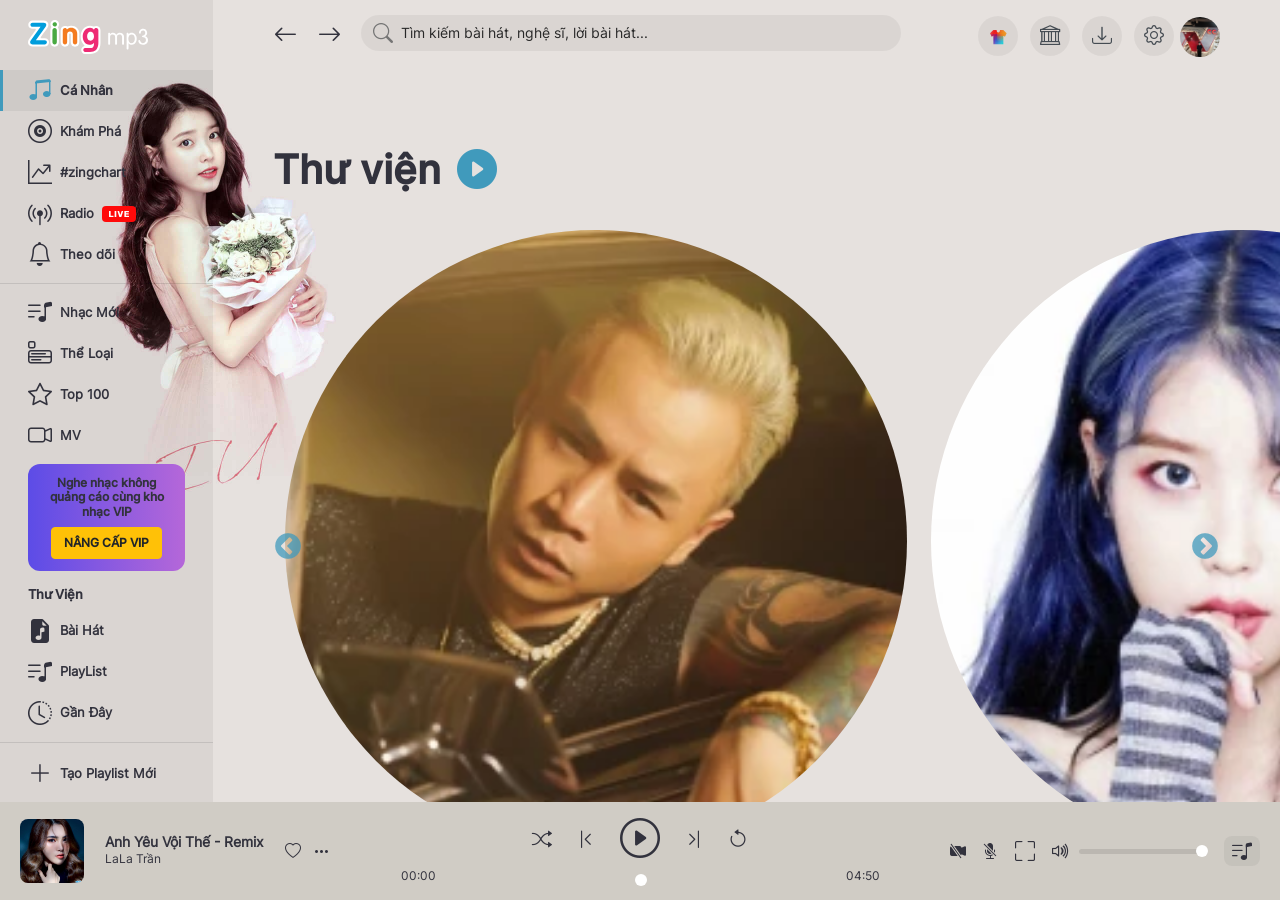
==== Views/index.html @ 7c0ec3ac "update Podcast & MV list" ====
<!DOCTYPE html>
<html lang="en" data-theme="gray" style="--layout-bg: #e7dfdd; --purple-primary: #409abc; --text-item-hover: #409abc;">

<head>
    <meta charset="UTF-8">
    <meta http-equiv="X-UA-Compatible" content="IE=edge">
    <meta name="viewport" content="width=device-width, initial-scale=1.0">
    <title>Nhạc cá nhân | Xem bài hát, album</title>
    <link rel="icon" href="../Content/image/Icon/icon_zing_mp3_60.png">
    <link rel="stylesheet" href="../Content/plugin/slick-master/slick/slick.css">
    <link rel="stylesheet" href="../Content/plugin/slick-master/slick/slick-theme.css">
    <link rel="stylesheet" href="https://cdn.jsdelivr.net/npm/bootstrap-icons@1.9.1/font/bootstrap-icons.css">
    <link rel="stylesheet" href="../Content/css/main.css">
    <link rel="stylesheet" href="../Content/plugin/bootstrap-4.6.1-dist/css/bootstrap.css">
    <link rel="stylesheet" href="../Content/css/common.css">
    <link rel="stylesheet" href="../Content/css/home.css">
    <link rel="stylesheet" href="../Content/css/responsive.css">
</head>

<body>
    <div class="wrapper">
        <div class="container-default row no-gutters">

            <!-- left side bar -->
            <div id="container__left" class="container__left col-lg-2 col-12 position-relative">
                <div class="">
                    <section class="padr28 padl28 hide-on-mobile">
                        <div class="logo">
                            <img src="../Content/image/Background/logo-dark.svg" alt="logoMp3" class="logo__img">
                        </div>
                    </section>
    
                    <section>
                        <ul class="ul-list mb8">
                            <li class="list-item tab-personal tap-sideBar d-flex align-items-center active padt8 padb8 padr28 padl28"
                                aria-current="true">
                                <i class="bi bi-music-note-beamed fz-24 lh-24"></i>
                                <h3 class="fz-13 ml8">Cá Nhân</h3>
                            </li>
                            <li
                                class="list-item tab-explore tap-sideBar d-flex align-items-center padt8 padb8 padr28 padl28">
                                <i class="bi bi-vinyl fz-24 lh-24"></i>
                                <h3 class="fz-13 ml8">Khám Phá</h3>
                            </li>
                            <li
                                class="list-item tab-ranking tap-sideBar d-flex align-items-center padt8 padb8 padr28 padl28">
                                <i class="bi bi-graph-up-arrow fz-24 lh-24"></i>
                                <h3 class="fz-13 ml8">#zingchart</h3>
                            </li>
                            <li class="list-item tap-radio tap-sideBar d-flex align-items-center padt8 padb8 padr28 padl28">
                                <i class="bi bi-broadcast-pin fz-24 lh-24"></i>
                                <h3 class="fz-13 ml8 mr8">Radio</h3>
                                <img src="../Content/image/Icon/live.svg" alt="" class="live-icon hide-on-mobile">
                            </li>
                            <li
                                class="list-item tap-follow tap-sideBar d-flex align-items-center padt8 padb8 padr28 padl28">
                                <i class="bi bi-bell fz-24 lh-24"></i>
                                <h3 class="fz-13 ml8">Theo dõi</h3>
                            </li>
                        </ul>
                    </section>
    
                    <section id="nav-sidebar-2" class="container__left-border hide-on-mobile">
                        <ul class="ul-list mb8 mt8">
                            <li class="list-item d-flex align-items-center padt8 padb8 padr28 padl28" aria-current="true">
                                <i class="bi bi-music-note-list fz-24 lh-24"></i>
                                <h3 class="fz-13 ml8">Nhạc Mới</h3>
                            </li>
                            <li class="list-item d-flex align-items-center padt8 padb8 padr28 padl28">
                                <i class="bi bi-menu-app fz-24 lh-24"></i>
                                <h3 class="fz-13 ml8">Thể Loại</h3>
                            </li>
                            <li class="list-item d-flex align-items-center padt8 padb8 padr28 padl28">
                                <i class="bi bi-star fz-24 lh-24"></i>
                                <h3 class="fz-13 ml8">Top 100</h3>
                            </li>
                            <li class="list-item d-flex align-items-center padt8 padb8 padr28 padl28">
                                <i class="bi bi-camera-video fz-24 lh-24"></i>
                                <h3 class="fz-13 ml8 mr8">MV</h3>
                            </li>
                            <li class="list-item d-flex align-items-center padt8 padb8 padr28 padl28">
                                <div class="up-vip bora-12 pad12 text-center">
                                    <h3 class="fz-12 fw-600 medium">Nghe nhạc không quảng cáo cùng kho nhạc VIP</h3>
                                    <button class="btn btn-warning fz-12 fw-600 medium mt8">NÂNG CẤP VIP</button>
                                </div>
                            </li>
                            <li class="list-item d-flex align-items-center padt8 padb8 padr28 padl28">
                                <h3 class="fz-13 fw-600 medium">Thư Viện</h3>
                            </li>
    
                            <li class="list-item d-flex align-items-center padt8 padb8 padr28 padl28">
                                <i class="bi bi-file-earmark-music-fill fz-24 lh-24"></i>
                                <h3 class="fz-13 ml8 mr8">Bài Hát</h3>
                            </li>
                            <li class="list-item d-flex align-items-center padt8 padb8 padr28 padl28">
                                <i class="bi bi-music-note-list fz-24 lh-24"></i>
                                <h3 class="fz-13 ml8 mr8">PlayList</h3>
                            </li>
                            <li id="sidebar-item-offsetTop"
                                class="list-item d-flex align-items-center padt8 padb8 padr28 padl28">
                                <i class="bi bi-clock-history fz-24 lh-24"></i>
                                <h3 class="fz-13 ml8 mr8">Gần Đây</h3>
                            </li>
                        </ul>
                    </section>
    
                    <section id="create-playlist" class="position-absolute hide-on-mobile">
                        <ul class="ul-list mb8 mt8">
                            <li class="list-item d-flex align-items-center padt8 padb8 padr28 padl28" aria-current="true">
                                <i class="bi bi-plus-lg fz-24 lh-24"></i>
                                <h3 class="fz-13 ml8">Tạo Playlist Mới</h3>
                            </li>
                        </ul>
                    </section>
                </div>
            </div>
            <!-- // end left side bar -->

            <!-- main content -->
            <div class="container__right col-lg-10">

                <div id="container__right-header" class="container__right-header padr60 padl60 pad-sm-l12 pad-sm-r12 position-fixed">
                    <section id="header__with-search" class="d-flex justify-content-between ">
                        <div class="header__search d-flex">
                            <i id="header__icon-prev" class="bi bi-arrow-left fz-24 header__search-icon mr20"></i>
                            <i id="header__icon-next" class="bi bi-arrow-right fz-24 header__search-icon mr20"></i>
                            <form id="form-search">
                                <div class="header__search-area d-flex align-items-center position-relative">
                                    <i id="search-icon"
                                        class="bi bi-search position-absolute fz-20 ml12 cursor-pointer"></i>
                                    <input id="search-keyword" name="" class="padl40 padr32 fz-14" value="" type="text"
                                        placeholder="Tìm kiếm bài hát, nghệ sĩ, lời bài hát...">
                                </div>
                            </form>
                        </div>
                        <ul class="header__list d-flex">
                            <li id="layout__container" class="header__list-item header__list-overlay padl16 padr16">
                                <svg class="" width="20" height="20" viewBox="0 0 20 20">
                                    <defs>
                                        <linearGradient id="j32lhg93hd" x1="62.206%" x2="18.689%" y1="70.45%"
                                            y2="39.245%">
                                            <stop offset="0%" stop-color="#F81212"></stop>
                                            <stop offset="100%" stop-color="red"></stop>
                                        </linearGradient>
                                        <linearGradient id="hjoavsus6g" x1="50%" x2="11.419%" y1="23.598%" y2="71.417%">
                                            <stop offset="0%" stop-color="#00F"></stop>
                                            <stop offset="100%" stop-color="#0031FF"></stop>
                                        </linearGradient>
                                        <linearGradient id="la1y5u3dvi" x1="65.655%" x2="25.873%" y1="18.825%"
                                            y2="56.944%">
                                            <stop offset="0%" stop-color="#FFA600"></stop>
                                            <stop offset="100%" stop-color="orange"></stop>
                                        </linearGradient>
                                        <linearGradient id="2dsmrlvdik" x1="24.964%" x2="63.407%" y1="8.849%"
                                            y2="55.625%">
                                            <stop offset="0%" stop-color="#13EFEC"></stop>
                                            <stop offset="100%" stop-color="#00E8DF"></stop>
                                        </linearGradient>
                                        <filter id="4a7imk8mze" width="230%" height="230%" x="-65%" y="-65%"
                                            filterUnits="objectBoundingBox">
                                            <feGaussianBlur in="SourceGraphic" stdDeviation="3.9"></feGaussianBlur>
                                        </filter>
                                        <filter id="301mo6jeah" width="312.7%" height="312.7%" x="-106.4%" y="-106.4%"
                                            filterUnits="objectBoundingBox">
                                            <feGaussianBlur in="SourceGraphic" stdDeviation="3.9"></feGaussianBlur>
                                        </filter>
                                        <filter id="b2zvzgq7fj" width="295%" height="295%" x="-97.5%" y="-97.5%"
                                            filterUnits="objectBoundingBox">
                                            <feGaussianBlur in="SourceGraphic" stdDeviation="3.9"></feGaussianBlur>
                                        </filter>
                                        <filter id="a1wq161tvl" width="256%" height="256%" x="-78%" y="-78%"
                                            filterUnits="objectBoundingBox">
                                            <feGaussianBlur in="SourceGraphic" stdDeviation="3.9"></feGaussianBlur>
                                        </filter>
                                        <path id="qtpqrj1oda"
                                            d="M3.333 14.167V5.833l-1.666.834L0 3.333 3.333 0h3.334c.04 1.57.548 2.4 1.524 2.492l.142.008C9.403 2.478 9.958 1.645 10 0h3.333l3.334 3.333L15 6.667l-1.667-.834v8.334h-10z">
                                        </path>
                                        <path id="jggzvnjgfc" d="M0 0H20V20H0z"></path>
                                        <path id="2eiwxjmc7m"
                                            d="M3.333 14.167V5.833l-1.666.834L0 3.333 3.333 0h3.334c.04 1.57.548 2.4 1.524 2.492l.142.008C9.403 2.478 9.958 1.645 10 0h3.333l3.334 3.333L15 6.667l-1.667-.834v8.334h-10z">
                                        </path>
                                    </defs>
                                    <g fill="none" fill-rule="evenodd" transform="translate(2 3)">
                                        <mask id="tinejqaasb" fill="#fff">
                                            <use xlink:href="#qtpqrj1oda"></use>
                                        </mask>
                                        <use fill="#FFF" fill-opacity="0" xlink:href="#qtpqrj1oda"></use>
                                        <g mask="url(#tinejqaasb)">
                                            <g transform="translate(-2 -3)">
                                                <mask id="uf3ckvfvpf" fill="#fff">
                                                    <use xlink:href="#jggzvnjgfc"></use>
                                                </mask>
                                                <use fill="#D8D8D8" xlink:href="#jggzvnjgfc"></use>
                                                <circle cx="8.9" cy="6.8" r="9" fill="url(#j32lhg93hd)"
                                                    filter="url(#4a7imk8mze)" mask="url(#uf3ckvfvpf)"></circle>
                                                <circle cx="9.3" cy="13.7" r="5.5" fill="url(#hjoavsus6g)"
                                                    filter="url(#301mo6jeah)" mask="url(#uf3ckvfvpf)"></circle>
                                                <circle cx="15.9" cy="6.9" r="6" fill="url(#la1y5u3dvi)"
                                                    filter="url(#b2zvzgq7fj)" mask="url(#uf3ckvfvpf)"></circle>
                                                <circle cx="16.4" cy="17.7" r="7.5" fill="url(#2dsmrlvdik)"
                                                    filter="url(#a1wq161tvl)" mask="url(#uf3ckvfvpf)">

                                                </circle>
                                            </g>
                                        </g>
                                        <use fill="#FFF" fill-opacity="0.05" xlink:href="#2eiwxjmc7m"></use>
                                    </g>
                                </svg>
                            </li>
                            <li class="header__list-item header__list-overlay padl16 padr16">
                                <i class="bi bi-bank fz-20"></i>
                            </li>
                            <li class="header__list-item header__list-overlay padl16 padr16">
                                <i class="bi bi-download fz-20"></i>
                            </li>
                            <li class="header__list-item header__list-overlay padl16 padr16">
                                <i class="bi bi-gear fz-20"></i>
                            </li>
                            <li class="header__list-item">
                                <img width="40" height="40" src="../Content/image/Avartar/Avatar.jpg" alt=""
                                    class="header__avatar">
                            </li>
                        </ul>

                    </section>
                </div>

                <div id="container__right">
                    <!-- personal -->
                    <div class="container__right-content container__right-personal active padr60 padl60 pad-sm-l12 pad-sm-r12">
                        <div class="container__right-body">

                            <!-- library -->
                            <div id="library" class="library padt60">
                                <div class="library__heading d-flex align-items-center">
                                    <h3 class="library__heading-title fz-40 fw-600 medium">Thư viện</h3>
                                    <i
                                        class="bi bi-play-circle-fill library__heading-runPlaylist fz-40 ml16 cursor-pointer position-relative"></i>
                                </div>

                                <div id="artist" class="artist">
                                    <!-- artist render -->
                                    <div id="render-artist" class="row no-gutters">
                                    </div>
                                    <!-- // end artist render -->
                                </div>

                                <!-- playlist render -->
                                <div id="playlist" class="mt32">
                                    <div class="playlist__title mb16">
                                        <div class="d-flex align-items-center">
                                            <h3 class="playlist__title fz-20 fw-600">
                                                PLAYLIST
                                            </h3>
                                            <i
                                                class="bi bi-plus-circle-fill playlist__add fz-18 ml8 cursor-pointer"></i>
                                        </div>
                                    </div>
                                    <div id="render-playlist" class="position-relative">

                                    </div>
                                </div>
                                <!-- // end playlist render -->
                            </div>
                            <!-- // end library -->

                            <!-- Nav -->
                            <ul class="nav nav-tabs mt32" id="myTab" role="tablist">
                                <li class="nav-item active" role="presentation">
                                    <button class="nav-link nav-link-border-bottom active fz-14" id="music-tab"
                                        data-toggle="tab" data-target="#music" type="button" role="tab"
                                        aria-controls="music" aria-selected="true">BÀI HÁT</button>
                                </li>
                                <li class="nav-item" role="presentation">
                                    <button class="nav-link nav-link-border-bottom fz-14" id="podcast-tab"
                                        data-toggle="tab" data-target="#podcast" type="button" role="tab"
                                        aria-controls="podcast" aria-selected="false">PODCAST</button>
                                </li>
                                <li class="nav-item" role="presentation">
                                    <button class="nav-link nav-link-border-bottom fz-14" id="album-tab"
                                        data-toggle="tab" data-target="#album" type="button" role="tab"
                                        aria-controls="album" aria-selected="false">ALBUM</button>
                                </li>
                                <li class="nav-item" role="presentation">
                                    <button class="nav-link nav-link-border-bottom fz-14" id="mv-tab" data-toggle="tab"
                                        data-target="#mv" type="button" role="tab" aria-controls="mv"
                                        aria-selected="false">MV</button>
                                </li>
                            </ul>

                            <div class="tab-content mb20 mt24" id="myTabContent">
                                <div class="tab-pane fade show active" id="music" role="tabpanel"
                                    aria-labelledby="music-tab">

                                    <div class="row no-gutters list-desc padt12 padb12 mt20">
                                        <div class="col-lg-6 col-sm-6">
                                            <div class="row">
                                                <div class="col-lg-1 col-sm-1">

                                                </div>
                                                <div class="col-lg-11 col-sm-11">
                                                    <h3 class="fz-12 fw-600 fz-sm-10">BÀI HÁT</h3>
                                                </div>
                                            </div>

                                        </div>
                                        <div class="col-lg-6 col-sm-6">
                                            <div class="row">
                                                <div class="col-lg-9 col-sm-9">
                                                    <h3 class="fz-12 fw-600 fz-sm-10">ALBUM</h3>
                                                </div>
                                                <div class="col-lg-3 col-sm-3">
                                                    <h3 class="fz-12 text-center fw-600 fz-sm-10">THỜI GIAN</h3>
                                                </div>
                                            </div>
                                        </div>
                                    </div>

                                    <!-- render Playlist -->
                                    <div id="my-playlist">

                                    </div>
                                    <!-- // end My Playlist -->
                                </div>
                                <div class="tab-pane fade mt32" id="podcast" role="tabpanel" aria-labelledby="podcast-tab">
                                    <ul class="nav nav-tabs" id="podcast-nav-tap" role="tablist">
                                        <li class="nav-item" role="presentation">
                                          <button class="nav-link active podcast__link" id="home-tab" data-toggle="tab" data-target="#home" type="button" role="tab" aria-controls="home" aria-selected="true">TẬP MỚI</button>
                                        </li>
                                        <li class="nav-item" role="presentation">
                                          <button class="nav-link podcast__link" id="profile-tab" data-toggle="tab" data-target="#profile" type="button" role="tab" aria-controls="profile" aria-selected="false">TỆP ĐÃ LƯU</button>
                                        </li>
                                        <li class="nav-item" role="presentation">
                                          <button class="nav-link podcast__link" id="contact-tab" data-toggle="tab" data-target="#contact" type="button" role="tab" aria-controls="contact" aria-selected="false">CHƯƠNG TRÌNH</button>
                                        </li>
                                      </ul>
                                      <div class="tab-content" id="myTabContent">
                                        <div class="tab-pane fade show active" id="home" role="tabpanel" aria-labelledby="home-tab">
                                            <div class="podcast-item podcast__empty active">
                                                <div class="text-center ">
                                                    <img src="../Content/image/Icon/empty.png" alt="" class="podcast__item-img">
                                                    <h3 class="podcast__empty-title fz-16">
                                                        Không có tệp mới
                                                    </h3>
                                                </div>
                                            </div>
                                            <!-- in case have existing item -->
                                            <div class="podcast-item">

                                            </div>
                                        </div>
                                        <div class="tab-pane fade" id="profile" role="tabpanel" aria-labelledby="profile-tab">
                                            <div class="podcast-item podcast__empty active">
                                                <div class="text-center ">
                                                    <img src="../Content/image/Icon/empty.png" alt="" class="podcast__item-img">
                                                    <h3 class="podcast__empty-title fz-16">
                                                        Không có tệp mới
                                                    </h3>
                                                </div>
                                            </div>
                                            <!-- in case have existing item -->
                                            <div class="podcast-item">

                                            </div>
                                        </div>
                                        <div class="tab-pane fade" id="contact" role="tabpanel" aria-labelledby="contact-tab">
                                            <div class="podcast-item podcast__empty active">
                                                <div class="text-center ">
                                                    <img src="../Content/image/Icon/empty.png" alt="" class="podcast__item-img">
                                                    <h3 class="podcast__empty-title fz-16">
                                                        Không có tệp mới
                                                    </h3>
                                                </div>
                                            </div>
                                            <!-- in case have existing item -->
                                            <div class="podcast-item">
                                            </div>
                                        </div>
                                      </div>
                                </div>
                                <div class="tab-pane fade" id="album" role="tabpanel" aria-labelledby="album-tab">...
                                </div>
                                <div class="tab-pane fade" id="mv" role="tabpanel" aria-labelledby="mv-tab">
                                    <!-- render MV -->
                                    <div id="render__personal-MV" class="row">
                                        <div class="MV__item col-lg-4">
                                            <div class="MV__item-image position-relative">
                                                <img src="../Content/image/MV/howyoulikethat.webp" alt="">
                                                <div class="MV__item-overlay position-absolute">
                                                    <div class="MV-item-play">
                                                        
                                                    </div>
                                                </div>
                                            </div>
                                            <div class="MV__item-desc">
                                                <div class="d-lg-flex align-items-center">
                                                    <div class="MV__item-avartar">
                                                        <img src="../Content/image/Artist/MV/blackpink.jpg" alt="">
                                                    </div>
                                                    <div class="MV__item-content">
                                                        <h3 class="MV__item-title">How you liek that</h3>
                                                        <p class="MV__item-author">Blackpink</p>
                                                    </div>
                                                </div>
                                            </div>
                                        </div>
                                    </div>
                                    <!-- // end render MV -->
                                </div>
                            </div>
                            <!-- // end Nav -->
                        </div>
                    </div>
                    <!-- // end personal -->

                    <!-- playlist track -->
                    <div class="container__right-content container__right-track padr60 padl60 pad-sm-r12 pad-sm-l12">

                        <div class="row mt72 padt20 ">
                            <div class="col-lg-4">
                                <div class="track__cd position-relative">
                                    <img id="track-cdThumb" src="../Content/image/Avartar/Avatar.jpg" alt="">
                                    <div class="playlist__div playlist__div-icon position-absolute ">
                                        <div class="playlist__div-actions d-flex align-items-center position-absolute">
                                            <i class="bi bi-heart fz-20 cursor-pointer"></i>
                                            <div class="playlist__div-rounded text-center">
                                                <img with="18" height="18" class="mt16 d-none" src="../Content/image/Icon/icon-playing.gif" alt="">
                                                <i id="track__cd-playBtn" class="bi bi-play-fill fz-36"></i>
                                            </div>
                                            <i class="bi bi-three-dots fz-20"></i>                                                   
                                        </div>
                                    </div>
                                    <div class="track__cd-playing position-absolute">
                                        <img id="track__cd-pauseBtn" src="../Content/image/Icon/icon-playing.gif" class="track__cd-isRounded position-absolute" alt="">
                                    </div>
                                </div>
                                <div class="track__name d-flex flex-column">
                                    <h3 class="fz-20">Nhạc Cá Nhân</h3>
                                    <p class="track__update">Cập nhật: 07/08/2022</p>
                                    <p class="track__like">1204K người yêu thích</p>
                                </div>
                                <div class="track__controls d-flex flex-column mt20">
                                    <button id="track__controls-play" class="d-flex align-items-center justify-content-center">
                                        <i class="bi bi-play-fill track__controls-play"></i>
                                        <i class="bi bi-pause-fill track__controls-pause d-none"></i>
                                        <h3 id="track__controls-desc">TIẾP TỤC PHÁT</h3>
                                    </button>
                                    <div class="track__controls-actions d-flex align-items-center justify-content-center">
                                        <i class="bi bi-heart fz-16 cursor-pointer position-relative"></i>
                                        <i class="bi bi-three-dots fz-16 ml8 cursor-pointer position-relative"></i>
                                    </div>
                                </div>
                            </div>
                            <div id="track__playlist" class="col-lg-8">
                                <div class="tab-content mb20" id="myTabContent">
                                    <div class="tab-pane fade show active" id="" role=""
                                        aria-labelledby="music-tab">

                                        <div class="row no-gutters list-desc padt12 padb12 mt20">
                                            <div class="col-lg-6 col-sm-6">
                                                <div class="row">
                                                    <div class="col-lg-1 col-sm-1">

                                                    </div>
                                                    <div class="col-lg-11 col-sm-11">
                                                        <h3 class="fz-12 fw-600">BÀI HÁT</h3>
                                                    </div>
                                                </div>

                                            </div>
                                            <div class="col-lg-6 col-sm-6">
                                                <div class="row">
                                                    <div class="col-lg-8 col-sm-8">
                                                        <h3 class="fz-12 fw-600">ALBUM</h3>
                                                    </div>
                                                    <div class="col-lg-4 col-sm-4">
                                                        <h3 class="fz-12 text-center fw-600">THỜI GIAN</h3>
                                                    </div>
                                                </div>
                                            </div>
                                        </div>

                                        <!-- render track playlist -->
                                        <div id="render-track">

                                        </div>
                                        <!-- // end render track playlist -->
                                    </div>
                                </div>
                            </div>
                        </div>

                        <!-- maybe you care playlist -->
                        <div id="carePlaylist" class="row position-relative">
                            
                        </div>
                        <!-- // maybe you care playlist -->
                    </div>
                    <!-- // end playlist track -->
                </div>

            </div>
            <!-- // end main content -->

            <!-- music player -->
            <div class="container__player position-fixed">
                <div class="row no-gutters padl20 padr20 padt12 padb12 pad-sm-r12 pad-sm-l12 pad-sm-t4 pad-sm-b4">
                    <div class="player__desc col-lg-3 col-sm-8 d-flex justify-content-sm-start justify-content-between align-items-center">
                        <div class="player__desc-img cursor-pointer">
                            <img id="player__img" src="" alt="">
                        </div>
                        <div class="player__desc-name m-sm-12">
                            <h3 id="name" class="fz-14"></h3>
                            <p id="author" class="fz-12"></p>
                        </div>
                        <div class="player__desc-icon d-sm-none">
                            <i class="bi bi-heart fz-16 cursor-pointer"></i>
                            <i class="bi bi-three-dots fz-16 ml8 cursor-pointer"></i>
                        </div>
                    </div>
                    <div class="col-lg-6 col-sm-4">
                        <div class="player__control">
                            <div class="player__control-buttons d-flex align-items-center justify-content-center">
                                <i id="random-song" class="bi bi-shuffle fz-20 pad4 ml8 mr8 cursor-pointer d-sm-none"></i>
                                <i id="prev-song" class="bi bi-chevron-bar-left d-sm-none fz-20 pad4 ml8 mr8 cursor-pointer"></i>
                                <div id="play-btn">
                                    <i id="play-btn__play"
                                        class="bi bi-play-circle fz-40 pad4 ml8 mr8 cursor-pointer"></i>
                                    <i id="play-btn__pause"
                                        class="bi bi-pause-circle fz-40 pad4 ml8 mr8 cursor-pointer d-none"></i>
                                </div>
                                <i id="next-song" class="bi bi-chevron-bar-right fz-20 pad4 ml8 mr8 cursor-pointer"></i>
                                <i id="repeat-song"
                                    class="bi bi-arrow-counterclockwise fz-20 pad4 ml8 mr8 cursor-pointer d-sm-none"></i>
                            </div>
                            <div class="player__control-progress d-sm-none d-flex align-items-center justify-content-center">
                                <div class="time-start mr12">
                                    <p class="fz-12"></p>
                                </div>
                                <div id="progress" class="lh-24">
                                    <input type="range" id="range" value="0" max="100" min="0" step="1">
                                    <audio id="audio" src=""></audio>
                                </div>
                                <div class="time-end ml12">
                                    <p class="fz-12"></p>
                                </div>
                            </div>
                        </div>
                    </div>
                    <div class="col-lg-3 d-sm-none">
                        <div class="d-flex align-items-center player__service justify-content-between">
                            <i class="bi bi-camera-video-off-fill cursor-pointer fz-16"></i>
                            <i class="bi bi-mic-mute-fill cursor-pointer fz-16"></i>
                            <i class="bi bi-fullscreen cursor-pointer fz-20"></i>
                            <div class="d-flex align-items-center">
                                <i id="volume-on" class="bi volume-btn bi-volume-up cursor-pointer fz-20"></i>
                                <i id="volume-mute"
                                    class="bi volume-btn bi-volume-mute cursor-pointer fz-20 d-none"></i>
                                <input id="volumn" type="range" value="100" max="100" min="0" step="1"
                                    class=" ml8 cursor-pointer">
                            </div>
                            <button id="playlist-running">
                                <i class="bi bi-music-note-list cursor-pointer fz-20"></i>
                            </button>
                        </div>
                    </div>
                </div>
            </div>
            <!-- // end music player -->

            <!-- layout container modal -->
            <div class="modal modal-layout__container">
                <div class="modal__overlay">

                </div>
                <div class="modal__body">
                    <div class="layout pad28">
                        <div class="layout__title d-flex justify-content-between align-items-center">
                            <h3 class="fw-600 fz-24">Giao Diện
                            </h3>

                            <i id="layout__exit" class="bi bi-x-lg"></i>
                        </div>
                        <div class="layout__content mt20">
                            <!-- dynamic -->
                            <h3 class="fz-18 fw-600 mb12">Dynamic</h3>
                            <div class="layout__content-dynamic row mb16">

                            </div>
                            <!-- // end dynamic -->
                            <!-- topic -->
                            <h3 class="fz-18 fw-600 mb12">Chủ Đề</h3>
                            <div class="layout__content-topic row mb12">

                            </div>
                            <!-- // end topic -->
                            <!-- artist -->
                            <h3 class="fz-18 fw-600 mb12">Nghệ Sĩ</h3>
                            <div class="layout__content-artist row mb12">

                            </div>
                            <!-- // end artist -->
                            <!-- dark color -->
                            <h3 class="fz-18 fw-600 mb12">Màu Tối</h3>
                            <div class="layout__content-dark row mb12">

                            </div>
                            <!-- // end dark color -->
                            <!-- dark color -->
                            <h3 class="fz-18 fw-600 mb12">Màu Sáng</h3>
                            <div class="layout__content-bright row mb12">

                            </div>
                            <!-- // end dark color -->
                        </div>
                    </div>
                </div>
            </div>
            <!-- // end layout container modal -->
        </div>
    </div>
    <script>
        String.prototype.toMMSS = function () {
            var sec_num = parseInt(this, 10);
            var minutes = Math.floor(sec_num / 60);
            var seconds = sec_num - (minutes * 60);

            if (minutes < 10) { minutes = "0" + minutes; }
            if (seconds < 10) { seconds = "0" + seconds; }
            return minutes + ':' + seconds;
        }
    </script>
    <script src="../Content/plugin/jquery/jquery.js"></script>
    <script src="../Content/plugin/bootstrap-4.6.1-dist/js/bootstrap.min.js"></script>
    <script src="../Content/plugin/slick-master/slick/slick.js"></script>
    <script src="../Content/js/common/common.js"></script>
    <script src="../Content/js/common-pages/home.js"></script>
</body>

</html>
---- Content/css/main.css ----
/* --------- HiepDH --------- */
:root, [data-theme=green-light], [data-theme=light], [data-theme=pink-light], [data-theme=yellow] {
    --background-tooltip: #e8e8e8;
    --white: #fff;
    --black: #32323d;
    --yellow: #f8e71c;
    --blue: #4a90e2;
    --green: #50e3c2;
    --red: #e35050;
    --gray: #dbdbdb;
    --dark-alpha-10: rgba(0,0,0,0.1);
    --dark-alpha-50: rgba(0,0,0,0.5);
    --dark-alpha-70: rgba(0,0,0,0.7);
    --dark-alpha-80: rgba(0,0,0,0.8);
    --hover-tooltip-opacity: hsla(0,0%,100%,0.3);
    --primary-bg: #fff;
    --layout-bg: #fff;
    --sidebar-bg: rgba(0,0,0,0.05);
    --sidebar-popup-bg: #f2f2f2;
    --alpha-bg: rgba(0,0,0,0.05);
    --contrast-bg: rgba(20,20,20,0.4);
    --contrast-bg-1: rgba(20,20,20,0.4);
    --contrast-color: rgba(254,255,255,0.8);
    --banner-home-dot: #d8d8d8;
    --loading-bg: rgba(0,0,0,0.05);
    --loading-bg-animation: #f5f5f5;
    --scroll-thumb-bg: rgba(0,0,0,0.1);
    --no-content-bg: #f9f9f9;
    --box-item-bg: #fff;
    --artist-layout-bg: hsla(0,0%,100%,0.8);
    --alpha-layout-bg: rgba(12,3,3,0.8);
    --tab-active-bg: #fff;
    --queue-player-popup-bg: #fff;
    --progressbar-active-bg: var(--purple-primary);
    --progressbar-player-bg: rgba(0,0,0,0.1);
    --kara-lyrics-bg: #9882bd;
    --kara-btn-bg: hsla(0,0%,100%,0.1);
    --theme-setting-active: rgba(0,0,0,0.15);
    --player-bg: #fff;
    --select-bg: rgba(0,0,0,0.15);
    --text-primary: #32323d;
    --text-secondary: rgba(0,0,0,0.6);
    --purple-primary: #6b3483;
    --text-item-hover: #6b3483;
    --link-text-hover: #9c32ca;
    --player-text: #32323d;
    --search-text: #282828;
    --text-placeholder: #757575;
    --setting-icon-text: #495057;
    --navigation-text: #32323d;
    --sidebar-title: rgba(0,0,0,0.7);
    --song-item-action: rgba(50,50,61,0.5);
    --border-primary: rgba(0,0,0,0.1);
    --border-secondary: rgba(0,0,0,0.05);
    --border-box: rgba(0,0,0,0.2);
    --spotlight-item: #f1f1f1;
    --queue-border: rgba(0,0,0,0.1);
    --border-player: rgba(0,0,0,0.05);
    --thumbnail-player: hsla(0,0%,100%,0.8);
    --main-box-shadow: hsla(0,0%,81.2%,0.4);
    --new-release-box-shadow: hsla(0,0%,81.2%,0.4);
    --sticky-header-box-shadow: rgba(0,0,0,0.08);
    --notify-box-shadow: rgba(0,0,0,0.2);
    --portal-menu-box-shadow: rgba(0,0,0,0.3);
    --main-text-stroke: #6b3483;
    --box-shadow-queue: 0 1px 0 rgba(0,0,0,0.3),0 1px 6px rgba(0,0,0,0.3),inset 0 1px 1px hsla(0,0%,100%,0.3);
    --chart-bg-img-alpha: hsla(0,0%,100%,0.9);
    --chart-box-bg-alpha: hsla(0,0%,100%,0.5);
    --chart-logo-color: #000;
    --chart-icon-play-color: #fff;
    --linear-gradient-bg: linear-gradient(180deg,#740091,#2d1a4c);
}

[data-theme=blue-light], 
[data-theme=blue], 
[data-theme=brown], 
[data-theme=dark], 
[data-theme=green], 
[data-theme=pink], 
[data-theme=purple], 
[data-theme=red] {
    --primary-bg: #282828;
    --layout-bg: #1e1e1e;
    --sidebar-bg: hsla(0,0%,100%,0.05);
    --sidebar-popup-bg: #292929;
    --alpha-bg: hsla(0,0%,100%,0.1);
    --contrast-bg: rgba(254,255,255,0.4);
    --contrast-bg-1: #feffff;
    --contrast-color: rgba(20,20,20,0.8);
    --banner-home-dot: #d8d8d8;
    --loading-bg: hsla(0,0%,100%,0.1);
    --loading-bg-animation: hsla(0,0%,100%,0.1);
    --scroll-thumb-bg: hsla(0,0%,100%,0.3);
    --no-content-bg: hsla(0,0%,100%,0.1);
    --box-item-bg: hsla(0,0%,100%,0.1);
    --alpha-layout-bg: rgba(12,3,3,0.8);
    --artist-layout-bg: var(--alpha-layout-bg);
    --tab-active-bg: hsla(0,0%,100%,0.3);
    --queue-player-popup-bg: #2d2f32;
    --kara-lyrics-bg: #1e1e1e;
    --kara-btn-bg: hsla(0,0%,100%,0.1);
    --theme-setting-active: hsla(0,0%,100%,0.15);
    --player-bg: rgba(0,0,0,0.2);
    --progressbar-player-bg: hsla(0,0%,100%,0.3);
    --progressbar-active-bg: #fff;
    --select-bg: hsla(0,0%,100%,0.15);
    --text-primary: #fff;
    --text-secondary: hsla(0,0%,100%,0.5);
    --purple-primary: #7200a1;
    --link-text-hover: #c662ef;
    --text-item-hover: #fff;
    --player-text: #fff;
    --search-text: #eee;
    --text-placeholder: #757575;
    --setting-icon-text: #d8d8d8;
    --navigation-text: #a0a0a0;
    --sidebar-title: hsla(0,0%,100%,0.7);
    --song-item-action: hsla(0,0%,100%,0.5);
    --border-primary: hsla(0,0%,100%,0.1);
    --border-secondary: hsla(0,0%,100%,0.05);
    --border-box: hsla(0,0%,100%,0.2);
    --spotlight-item: #130223;
    --queue-border: transparent;
    --border-player: hsla(0,0%,100%,0.1);
    --main-box-shadow: rgba(66,66,66,0.4);
    --new-release-box-shadow: none;
    --sticky-header-box-shadow: rgba(0,0,0,0.2);
    --notify-box-shadow: rgba(0,0,0,0.6);
    --portal-menu-box-shadow: rgba(0,0,0,0.7);
    --main-text-stroke: #fff;
    --box-shadow-queue: 0 1px 0 rgba(0,0,0,0.3),0 1px 6px rgba(0,0,0,0.3),inset 0 1px 1px rgba(25,255,255,0.05);
    --chart-bg-img-alpha: rgba(30,30,30,0.9);
    --chart-box-bg-alpha: hsla(0,0%,100%,0.05);
    --chart-logo-color: #fff;
    --chart-icon-play-color: var(--purple-primary);
}

[data-theme=blue-light], [data-theme=blue], [data-theme=brown], [data-theme=green], [data-theme=pink], [data-theme=purple], [data-theme=red] {
    --text-placeholder: #dadada;
    --navigation-text: #dadada;
    --sticky-header-box-shadow: rgba(0,0,0,0.1);
    --portal-menu-box-shadow: rgba(0,0,0,0.2);
}

[data-theme=light] {
    --thumbnail-player: rgba(0,0,0,0.2);
}

[data-theme=gray] {
    --primary-bg: #fffffe;
    --layout-bg: #e5e3df;
    --queue-player-popup-bg: #e5e3df;
    --blur-queue-bg: rgba(229,227,223,0.9019607843137255);
    --tab-active-bg: hsla(0,0%,100%,0.3);
    --box-item-bg: hsla(0,0%,100%,0.3);
    --player-bg: #d0ccc5;
    --artist-layout-bg: rgba(229,227,223,0.8);
    --text-secondary: #696969;
    --purple-primary: #8c8471;
    --text-item-hover: #8c8471;
    --link-text-hover: #8c8471;
    --chart-bg-img-alpha: rgb(229 227 223/90%);
}

[data-theme=blue-light], [data-theme=blue] {
    --purple-primary: #3460f5;
    --link-text-hover: #6e8ffb;
    --chart-box-bg-alpha: hsla(0,0%,100%,0.05);
}


[data-theme=blue] {
    --primary-bg: #192f60;
    --layout-bg: #101f3f;
    --sidebar-popup-bg: #1d2a49;
    --alpha-layout-bg: rgba(16,31,63,0.8);
    --queue-player-popup-bg: #223c75;
    --blur-queue-bg: rgba(16,31,63,0.9019607843137255);
    --chart-bg-img-alpha: rgba(16,31,63,0.9);
    --linear-gradient-bg: linear-gradient(180deg,#1b2f5a,#182e5d);
}

[data-theme=brown], [data-theme=green] {
    --chart-box-bg-alpha: hsla(0,0%,100%,0.05);
}

[data-theme=brown] {
    --primary-bg: #6f514c;
    --layout-bg: #57403b;
    --sidebar-popup-bg: #604a45;
    --alpha-layout-bg: rgba(87,64,59,0.8);
    --queue-player-popup-bg: #63423c;
    --blur-queue-bg: rgba(87,64,59,0.9019607843137255);
    --purple-primary: #986d5c;
    --link-text-hover: #d8987f;
    --chart-bg-img-alpha: rgba(87,64,59,0.9);
    --linear-gradient-bg: linear-gradient(180deg,#7b5e58,#654943);
}

.z-idx-10 {
    z-index: 10;
}

.z-idx-100 {
    z-index: 100;
}

.z-idx-1000 {
    z-index: 1000;
}

.z-idx-10000 {
    z-index: 10000;
}

.z-idx-100000 {
    z-index: 100000 !important;
}

/* cursor */
.cursor-pointer {
    cursor: pointer !important;
}

.cursor-default {
    cursor: default !important;
}

/*-------font weight-------*/
.fw-200 {
    font-weight: 200 !important;
}

.fw-200.medium {
    font-family: "Inter-Light";
}

.fw-400 {
    font-weight: 400 !important;
}

.fw-400.medium {
    font-family: "Inter-Regular";
}

.fw-600 {
    font-weight: 600 !important;
}

.fw-600.medium {
    font-family: "Inter-Medium";
}

/*------- line height -------  */
.lh-14 {
    line-height: 14px !important;
}
.lh-16 {
    line-height: 16px !important; 
}
.lh-18 {
    line-height: 18px !important; 
}
.lh-20 {
    line-height: 20px !important; 
}
.lh-21 {
    line-height: 21px !important; 
}

.lh-22 {
    line-height: 22px !important; 
}
.lh-24 {
    line-height: 24px !important; 
}
.lh-40 {
    line-height: 40px !important; 
}
/*-------padding-------*/
.pad4 {
    padding: 4px !important;
}
.pad8 {
    padding: 8px !important;
}
.pad12 {
    padding: 12px !important;
}
.pad16 {
    padding: 16px !important;
}
.pad20 {
    padding: 20px !important;
}
.pad24 {
    padding: 24px !important;
}
.pad28 {
    padding: 28px !important;
}
.pad32 {
    padding: 32px !important;
}

.padl0 {
    padding-left: 0px !important;  
}
.padl4 {
    padding-left: 4px !important;
}
.padl8 {
    padding-left: 8px !important;
}
.padl12 {
    padding-left: 12px !important;
}
.padl16 {
    padding-left: 16px !important;
}
.padl18 {
    padding-left: 18px !important;
}
.padl20 {
    padding-left: 20px !important;
}
.padl24 {
    padding-left: 24px !important;
}
.padl28 {
    padding-left: 28px !important;
}
.padl32 {
    padding-left: 32px !important;
}
.padl40 {
    padding-left: 40px !important;
}
.padl60 {
    padding-left: 60px !important;
}

.padr4 {
    padding-right: 4px !important;
}
.padr5 {
    padding-right: 5px !important;
}
.padr8 {
    padding-right: 8px !important;
}
.padr12 {
    padding-right: 12px !important;
}
.padr16 {
    padding-right: 16px !important;
}
.padr20 {
    padding-right: 20px !important;
}
.padr24 {
    padding-right: 24px !important;
}
.padr28 {
    padding-right: 28px !important;
}
.padr32 {
    padding-right: 32px !important;
}
.padr60 {
    padding-right: 60px !important;
}

.padt2 {
    padding-top: 2px !important;
}
.padt4 {
    padding-top: 4px !important;
}
.padt8 {
    padding-top: 8px !important;
}
.padt12 {
    padding-top: 12px !important;
}
.padt14 {
    padding-top: 14px !important;
}
.padt16 {
    padding-top: 16px !important;
}
.padt19 {
    padding-top: 19px !important;
}
.padt20 {
    padding-top: 20px !important;
}
.padt24 {
    padding-top: 24px !important;
}
.padt28 {
    padding-top: 28px !important;
}
.padt32 {
    padding-top: 32px !important;
}
.padt36 {
    padding-top: 36px !important;
}
.padt48 {
    padding-top: 48px !important;
}
.padt60 {
    padding-top: 60px !important;
}

.padb2 {
    padding-bottom: 2px !important;
}
.padb4 {
    padding-bottom: 4px !important;
}
.padb8 {
    padding-bottom: 8px !important;
}
.padb12 {
    padding-bottom: 12px !important;
}
.padb16 {
    padding-bottom: 16px !important;
}

.padb19 {
    padding-bottom: 19px !important;
}

.padb20 {
    padding-bottom: 20px !important;
}
.padb22 {
    padding-bottom: 22px !important;
}

.padb24 {
    padding-bottom: 24px !important;
}
.padb28 {
    padding-bottom: 28px !important;
}
.padb32 {
    padding-bottom: 32px !important;
}
.padb36 {
    padding-bottom: 36px !important;
}
.padb44 {
    padding-bottom: 44px !important;
}
.padb58 {
    padding-bottom: 58px !important;
}

.padb60 {
    padding-bottom: 60px !important;
}

/*-------margin-------*/
.m4 {
    margin: 4px !important;
}
.m8 {
    margin: 8px !important;
}
.m12 {
    margin: 12px !important;
}
.m16 {
    margin: 16px !important;
}
.m20 {
    margin: 20px !important;
}
.m24 {
    margin: 24px !important;
}
.m28 {
    margin: 28px !important;
}
.m32 {
    margin: 32px !important;
}

.ml0 {
    margin-left: 0px !important;
}
.ml4 {
    margin-left: 4px !important;
}
.ml8 {
    margin-left: 8px !important;
}
.ml10 {
    margin-left: 10px !important;
}
.ml12 {
    margin-left: 12px !important;
}

.ml16 {
    margin-left: 16px !important;
}
.ml20 {
    margin-left: 20px !important;
}
.ml24 {
    margin-left: 24px !important;
}
.ml28 {
    margin-left: 28px !important;
}
.ml32 {
    margin-left: 32px !important;
}
.ml40 {
    margin-left: 40px !important;
}
.ml57 {
    margin-left: 57px !important;
}
.ml-30 {
    margin-left: -30px !important;
}

.mr0 {
    margin-right: 0px !important;
}
.mr4 {
    margin-right: 4px !important;
}
.mr8 {
    margin-right: 8px !important;
}
.mr10 {
    margin-right: 10px !important;
}
.mr12 {
    margin-right: 12px !important;
}
.mr16 {
    margin-right: 16px !important;
}
.mr20 {
    margin-right: 20px !important;
}
.mr24 {
    margin-right: 24px !important;
}
.mr28 {
    margin-right: 28px !important;
}
.mr32 {
    margin-right: 32px !important;
}
.mr41 {
    margin-right: 41px !important;
}
.mr48 {
    margin-right: 48px !important;
}
.mr56 {
    margin-right: 56px !important;
}
.mr-30 {
    margin-right: -30px !important;
}

.mt1 {
    margin-top: 1px !important;
}

.mt4 {
    margin-top: 4px !important;
}
.mt8 {
    margin-top: 8px !important;
}
.mt12 {
    margin-top: 12px !important;
}
.mt14 {
    margin-top: 14px !important;
}
.mt16 {
    margin-top: 16px !important;
}
.mt18 {
    margin-top: 18px !important;
}
.mt20 {
    margin-top: 20px !important;
}
.mt22 {
    margin-top: 22px !important;
}
.mt24 {
    margin-top: 24px !important;
}
.mt28 {
    margin-top: 28px !important;
}
.mt32 {
    margin-top: 32px !important;
}
.mt36 {
    margin-top: 36px !important;
}
.mt46 {
    margin-top: 46px !important;
}

.mt48 {
    margin-top: 48px !important;
}
.mt60 {
    margin-top: 60px !important;
}
.mt64 {
    margin-top: 64px !important;
}
.mt72 {
    margin-top: 72px !important;
}
.mt80 {
    margin-top: 80px !important;
}
.mt112 {
    margin-top: 112px !important;
}
.mt100 {
    margin-top: 100px !important;
}

.mb0 {
    margin-bottom: 0 !important;
}
.mb4 {
    margin-bottom: 4px !important;
}
.mb8 {
    margin-bottom: 8px !important;
}
.mb12 {
    margin-bottom: 12px !important;
}
.mb16 {
    margin-bottom: 16px !important;
}
.mb19 {
    margin-bottom: 19px !important;
}
.mb20 {
    margin-bottom: 20px !important;
}
.mb22 {
    margin-bottom: 22px !important;
}
.mb24 {
    margin-bottom: 24px !important;
}
.mb28 {
    margin-bottom: 28px !important;
}
.mb30 {
    margin-bottom: 30px !important;
}
.mb32 {
    margin-bottom: 32px !important;
}
.mb36 {
    margin-bottom: 36px !important;
}
.mb40 {
    margin-bottom: 40px !important;
}
.mb46 {
    margin-bottom: 46px !important;
}
.mb60 {
    margin-bottom: 60px !important;
}

.mb66 {
    margin-bottom: 66px !important;
}
.mb80 {
    margin-bottom: 80px !important;
}
.mb98 {
    margin-bottom: 98px !important;
}

/*-------font size-------*/
.fz-2 {
    font-size: 2px !important;
}
.fz-5 {
    font-size: 5px !important;
}
.fz-7 {
    font-size: 7px !important;
}
.fz-8 {
    font-size: 8px !important;
}
.fz-9 {
    font-size: 9px !important;
}
.fz-10 {
    font-size: 10px !important;
}
.fz-11 {
    font-size: 11px !important;
}
.fz-12 {
    font-size: 12px !important;
}
.fz-13 {
    font-size: 13px !important;
}
.fz-14 {
    font-size: 14px !important;
}
.fz-15 {
    font-size: 15px !important;
}
.fz-16 {
    font-size: 16px !important;
}
.fz-17 {
    font-size: 17px !important;
}
.fz-18 {
    font-size: 18px !important;
}
.fz-19 {
    font-size: 19px !important;
}
.fz-20 {
    font-size: 20px !important;
}
.fz-21 {
    font-size: 21px !important;
}
.fz-22 {
    font-size: 22px !important;
}
.fz-23 {
    font-size: 23px !important;
}
.fz-24 {
    font-size: 24px !important;
}
.fz-25 {
    font-size: 25px !important;
}
.fz-28 {
    font-size: 28px !important;
}
.fz-29 {
    font-size: 29px !important;
}
.fz-30 {
    font-size: 30px !important;
}
.fz-31 {
    font-size: 31px !important;
}
.fz-32 {
    font-size: 32px !important;
}
.fz-34 {
    font-size: 34px !important;
}
.fz-36 {
    font-size: 36px !important;
}
.fz-37 {
    font-size: 37px !important;
}
.fz-40 {
    font-size: 40px !important;
}
.fz-54 {
    font-size: 54px !important;
}
.fz-60 {
    font-size: 60px !important;
}

/* --------- mobile --------- */
@media (max-width: 740px) {
    /* ----------- font size ---------*/
    .fz-sm-10 {
        font-size: 10px !important;
    }

    /* ---------- line height ---------- */
    .lh-sm-0 {
        line-height: 0 !important;
    }

    /*-------padding-------*/
.pad-sm-4 {
    padding: 4px !important;
}
.pad-sm-8 {
    padding: 8px !important;
}
.pad-sm-12 {
    padding: 12px !important;
}
.pad-sm-16 {
    padding: 16px !important;
}
.pad-sm-20 {
    padding: 20px !important;
}
.pad-sm-24 {
    padding: 24px !important;
}
.pad-sm-28 {
    padding: 28px !important;
}
.pad-sm-32 {
    padding: 32px !important;
}

.pad-sm-l0 {
    padding-left: 0px !important;  
}
.pad-sm-l4 {
    padding-left: 4px !important;
}
.pad-sm-l8 {
    padding-left: 8px !important;
}
.pad-sm-l12 {
    padding-left: 12px !important;
}
.pad-sm-l16 {
    padding-left: 16px !important;
}
.pad-sm-l18 {
    padding-left: 18px !important;
}
.pad-sm-l20 {
    padding-left: 20px !important;
}
.pad-sm-l24 {
    padding-left: 24px !important;
}
.pad-sm-l28 {
    padding-left: 28px !important;
}
.pad-sm-l32 {
    padding-left: 32px !important;
}
.pad-sm-l40 {
    padding-left: 40px !important;
}
.pad-sm-l60 {
    padding-left: 60px !important;
}

.pad-sm-r4 {
    padding-right: 4px !important;
}
.pad-sm-r5 {
    padding-right: 5px !important;
}
.pad-sm-r8 {
    padding-right: 8px !important;
}
.pad-sm-r12 {
    padding-right: 12px !important;
}
.pad-sm-r16 {
    padding-right: 16px !important;
}
.pad-sm-r20 {
    padding-right: 20px !important;
}
.pad-sm-r24 {
    padding-right: 24px !important;
}
.pad-sm-r28 {
    padding-right: 28px !important;
}
.pad-sm-r32 {
    padding-right: 32px !important;
}
.pad-sm-r60 {
    padding-right: 60px !important;
}

.pad-sm-t2 {
    padding-top: 2px !important;
}
.pad-sm-t4 {
    padding-top: 4px !important;
}
.pad-sm-t8 {
    padding-top: 8px !important;
}
.pad-sm-t12 {
    padding-top: 12px !important;
}
.pad-sm-t14 {
    padding-top: 14px !important;
}
.pad-sm-t16 {
    padding-top: 16px !important;
}
.pad-sm-t19 {
    padding-top: 19px !important;
}
.pad-sm-t20 {
    padding-top: 20px !important;
}
.pad-sm-t24 {
    padding-top: 24px !important;
}
.pad-sm-t28 {
    padding-top: 28px !important;
}
.pad-sm-t32 {
    padding-top: 32px !important;
}
.pad-sm-t36 {
    padding-top: 36px !important;
}
.pad-sm-t48 {
    padding-top: 48px !important;
}
.pad-sm-t60 {
    padding-top: 60px !important;
}

.pad-sm-b2 {
    padding-bottom: 2px !important;
}
.pad-sm-b4 {
    padding-bottom: 4px !important;
}
.pad-sm-b8 {
    padding-bottom: 8px !important;
}
.pad-sm-b12 {
    padding-bottom: 12px !important;
}
.pad-sm-b16 {
    padding-bottom: 16px !important;
}

.pad-sm-b19 {
    padding-bottom: 19px !important;
}

.pad-sm-b20 {
    padding-bottom: 20px !important;
}
.pad-sm-b22 {
    padding-bottom: 22px !important;
}

.pad-sm-b24 {
    padding-bottom: 24px !important;
}
.pad-sm-b28 {
    padding-bottom: 28px !important;
}
.pad-sm-b32 {
    padding-bottom: 32px !important;
}
.pad-sm-b36 {
    padding-bottom: 36px !important;
}
.pad-sm-b44 {
    padding-bottom: 44px !important;
}
.pad-sm-b58 {
    padding-bottom: 58px !important;
}

.pad-sm-b60 {
    padding-bottom: 60px !important;
}

/*-------margin-------*/
.m-sm-4 {
    margin: 4px !important;
}
.m-sm-8 {
    margin: 8px !important;
}
.m-sm-12 {
    margin: 12px !important;
}
.m-sm-16 {
    margin: 16px !important;
}
.m-sm-20 {
    margin: 20px !important;
}
.m-sm-24 {
    margin: 24px !important;
}
.m-sm-28 {
    margin: 28px !important;
}
.m-sm-32 {
    margin: 32px !important;
}

.m-sm-l0 {
    margin-left: 0px !important;
}
.m-sm-l4 {
    margin-left: 4px !important;
}
.m-sm-l8 {
    margin-left: 8px !important;
}
.m-sm-l10 {
    margin-left: 10px !important;
}
.m-sm-l12 {
    margin-left: 12px !important;
}

.m-sm-l16 {
    margin-left: 16px !important;
}
.m-sm-l20 {
    margin-left: 20px !important;
}
.m-sm-l24 {
    margin-left: 24px !important;
}
.m-sm-l28 {
    margin-left: 28px !important;
}
.m-sm-l32 {
    margin-left: 32px !important;
}
.m-sm-l40 {
    margin-left: 40px !important;
}
.m-sm-l57 {
    margin-left: 57px !important;
}
.m-sm-l-30 {
    margin-left: -30px !important;
}

.m-sm-r0 {
    margin-right: 0px !important;
}
.m-sm-r4 {
    margin-right: 4px !important;
}
.m-sm-r8 {
    margin-right: 8px !important;
}
.m-sm-r10 {
    margin-right: 10px !important;
}
.m-sm-r12 {
    margin-right: 12px !important;
}
.m-sm-r16 {
    margin-right: 16px !important;
}
.m-sm-r20 {
    margin-right: 20px !important;
}
.m-sm-r24 {
    margin-right: 24px !important;
}
.m-sm-r28 {
    margin-right: 28px !important;
}
.m-sm-r32 {
    margin-right: 32px !important;
}
.m-sm-r41 {
    margin-right: 41px !important;
}
.m-sm-r48 {
    margin-right: 48px !important;
}
.m-sm-r56 {
    margin-right: 56px !important;
}
.m-sm-r-30 {
    margin-right: -30px !important;
}

.m-sm-t1 {
    margin-top: 1px !important;
}

.m-sm-t4 {
    margin-top: 4px !important;
}
.m-sm-t8 {
    margin-top: 8px !important;
}
.m-sm-t12 {
    margin-top: 12px !important;
}
.m-sm-t14 {
    margin-top: 14px !important;
}
.m-sm-t16 {
    margin-top: 16px !important;
}
.m-sm-t18 {
    margin-top: 18px !important;
}
.m-sm-t20 {
    margin-top: 20px !important;
}
.m-sm-t22 {
    margin-top: 22px !important;
}
.m-sm-t24 {
    margin-top: 24px !important;
}
.m-sm-t28 {
    margin-top: 28px !important;
}
.m-sm-t32 {
    margin-top: 32px !important;
}
.m-sm-t36 {
    margin-top: 36px !important;
}
.m-sm-t46 {
    margin-top: 46px !important;
}

.m-sm-t48 {
    margin-top: 48px !important;
}
.m-sm-t60 {
    margin-top: 60px !important;
}
.m-sm-t64 {
    margin-top: 64px !important;
}
.m-sm-t72 {
    margin-top: 72px !important;
}
.m-sm-t80 {
    margin-top: 80px !important;
}
.m-sm-t112 {
    margin-top: 112px !important;
}
.m-sm-t100 {
    margin-top: 100px !important;
}

.m-sm-b0 {
    margin-bottom: 0 !important;
}
.m-sm-b4 {
    margin-bottom: 4px !important;
}
.m-sm-b8 {
    margin-bottom: 8px !important;
}
.m-sm-b12 {
    margin-bottom: 12px !important;
}
.m-sm-b16 {
    margin-bottom: 16px !important;
}
.m-sm-b19 {
    margin-bottom: 19px !important;
}
.m-sm-b20 {
    margin-bottom: 20px !important;
}
.m-sm-b22 {
    margin-bottom: 22px !important;
}
.m-sm-b24 {
    margin-bottom: 24px !important;
}
.m-sm-b28 {
    margin-bottom: 28px !important;
}
.m-sm-b30 {
    margin-bottom: 30px !important;
}
.m-sm-b32 {
    margin-bottom: 32px !important;
}
.m-sm-b36 {
    margin-bottom: 36px !important;
}
.m-sm-b40 {
    margin-bottom: 40px !important;
}
.m-sm-b46 {
    margin-bottom: 46px !important;
}
.m-sm-b60 {
    margin-bottom: 60px !important;
}

.m-sm-b66 {
    margin-bottom: 66px !important;
}
.m-sm-b80 {
    margin-bottom: 80px !important;
}
.m-sm-b98 {
    margin-bottom: 98px !important;
}
}

/* --------- tablet --------- */
@media (min-width: 740px) and (max-width: 1023px) {
    /*-------padding-------*/
.pad-md-4 {
    padding: 4px !important;
}
.pad-md-8 {
    padding: 8px !important;
}
.pad-md-12 {
    padding: 12px !important;
}
.pad-md-16 {
    padding: 16px !important;
}
.pad-md-20 {
    padding: 20px !important;
}
.pad-md-24 {
    padding: 24px !important;
}
.pad-md-28 {
    padding: 28px !important;
}
.pad-md-32 {
    padding: 32px !important;
}

.pad-md-l0 {
    padding-left: 0px !important;  
}
.pad-md-l4 {
    padding-left: 4px !important;
}
.pad-md-l8 {
    padding-left: 8px !important;
}
.pad-md-l12 {
    padding-left: 12px !important;
}
.pad-md-l16 {
    padding-left: 16px !important;
}
.pad-md-l18 {
    padding-left: 18px !important;
}
.pad-md-l20 {
    padding-left: 20px !important;
}
.pad-md-l24 {
    padding-left: 24px !important;
}
.pad-md-l28 {
    padding-left: 28px !important;
}
.pad-md-l32 {
    padding-left: 32px !important;
}
.pad-md-l40 {
    padding-left: 40px !important;
}
.pad-md-l60 {
    padding-left: 60px !important;
}

.pad-md-r4 {
    padding-right: 4px !important;
}
.pad-md-r5 {
    padding-right: 5px !important;
}
.pad-md-r8 {
    padding-right: 8px !important;
}
.pad-md-r12 {
    padding-right: 12px !important;
}
.pad-md-r16 {
    padding-right: 16px !important;
}
.pad-md-r20 {
    padding-right: 20px !important;
}
.pad-md-r24 {
    padding-right: 24px !important;
}
.pad-md-r28 {
    padding-right: 28px !important;
}
.pad-md-r32 {
    padding-right: 32px !important;
}
.pad-md-r60 {
    padding-right: 60px !important;
}

.pad-md-t2 {
    padding-top: 2px !important;
}
.pad-md-t4 {
    padding-top: 4px !important;
}
.pad-md-t8 {
    padding-top: 8px !important;
}
.pad-md-t12 {
    padding-top: 12px !important;
}
.pad-md-t14 {
    padding-top: 14px !important;
}
.pad-md-t16 {
    padding-top: 16px !important;
}
.pad-md-t19 {
    padding-top: 19px !important;
}
.pad-md-t20 {
    padding-top: 20px !important;
}
.pad-md-t24 {
    padding-top: 24px !important;
}
.pad-md-t28 {
    padding-top: 28px !important;
}
.pad-md-t32 {
    padding-top: 32px !important;
}
.pad-md-t36 {
    padding-top: 36px !important;
}
.pad-md-t48 {
    padding-top: 48px !important;
}
.pad-md-t60 {
    padding-top: 60px !important;
}

.pad-md-b2 {
    padding-bottom: 2px !important;
}
.pad-md-b4 {
    padding-bottom: 4px !important;
}
.pad-md-b8 {
    padding-bottom: 8px !important;
}
.pad-md-b12 {
    padding-bottom: 12px !important;
}
.pad-md-b16 {
    padding-bottom: 16px !important;
}

.pad-md-b19 {
    padding-bottom: 19px !important;
}

.pad-md-b20 {
    padding-bottom: 20px !important;
}
.pad-md-b22 {
    padding-bottom: 22px !important;
}

.pad-md-b24 {
    padding-bottom: 24px !important;
}
.pad-md-b28 {
    padding-bottom: 28px !important;
}
.pad-md-b32 {
    padding-bottom: 32px !important;
}
.pad-md-b36 {
    padding-bottom: 36px !important;
}
.pad-md-b44 {
    padding-bottom: 44px !important;
}
.pad-md-b58 {
    padding-bottom: 58px !important;
}

.pad-md-b60 {
    padding-bottom: 60px !important;
}
}

/* --------- PC low solution --------- */
@media (min-width: 1024px) and (max-width: 1113px) {
/*-------padding-------*/
.pad-lg-4 {
    padding: 4px !important;
}
.pad-lg-8 {
    padding: 8px !important;
}
.pad-lg-12 {
    padding: 12px !important;
}
.pad-lg-16 {
    padding: 16px !important;
}
.pad-lg-20 {
    padding: 20px !important;
}
.pad-lg-24 {
    padding: 24px !important;
}
.pad-lg-28 {
    padding: 28px !important;
}
.pad-lg-32 {
    padding: 32px !important;
}

.pad-lg-l0 {
    padding-left: 0px !important;  
}
.pad-lg-l4 {
    padding-left: 4px !important;
}
.pad-lg-l8 {
    padding-left: 8px !important;
}
.pad-lg-l12 {
    padding-left: 12px !important;
}
.pad-lg-l16 {
    padding-left: 16px !important;
}
.pad-lg-l18 {
    padding-left: 18px !important;
}
.pad-lg-l20 {
    padding-left: 20px !important;
}
.pad-lg-l24 {
    padding-left: 24px !important;
}
.pad-lg-l28 {
    padding-left: 28px !important;
}
.pad-lg-l32 {
    padding-left: 32px !important;
}
.pad-lg-l40 {
    padding-left: 40px !important;
}
.pad-lg-l60 {
    padding-left: 60px !important;
}

.pad-lg-r4 {
    padding-right: 4px !important;
}
.pad-lg-r5 {
    padding-right: 5px !important;
}
.pad-lg-r8 {
    padding-right: 8px !important;
}
.pad-lg-r12 {
    padding-right: 12px !important;
}
.pad-lg-r16 {
    padding-right: 16px !important;
}
.pad-lg-r20 {
    padding-right: 20px !important;
}
.pad-lg-r24 {
    padding-right: 24px !important;
}
.pad-lg-r28 {
    padding-right: 28px !important;
}
.pad-lg-r32 {
    padding-right: 32px !important;
}
.pad-lg-r60 {
    padding-right: 60px !important;
}

.pad-lg-t2 {
    padding-top: 2px !important;
}
.pad-lg-t4 {
    padding-top: 4px !important;
}
.pad-lg-t8 {
    padding-top: 8px !important;
}
.pad-lg-t12 {
    padding-top: 12px !important;
}
.pad-lg-t14 {
    padding-top: 14px !important;
}
.pad-lg-t16 {
    padding-top: 16px !important;
}
.pad-lg-t19 {
    padding-top: 19px !important;
}
.pad-lg-t20 {
    padding-top: 20px !important;
}
.pad-lg-t24 {
    padding-top: 24px !important;
}
.pad-lg-t28 {
    padding-top: 28px !important;
}
.pad-lg-t32 {
    padding-top: 32px !important;
}
.pad-lg-t36 {
    padding-top: 36px !important;
}
.pad-lg-t48 {
    padding-top: 48px !important;
}
.pad-lg-t60 {
    padding-top: 60px !important;
}

.pad-lg-b2 {
    padding-bottom: 2px !important;
}
.pad-lg-b4 {
    padding-bottom: 4px !important;
}
.pad-lg-b8 {
    padding-bottom: 8px !important;
}
.pad-lg-b12 {
    padding-bottom: 12px !important;
}
.pad-lg-b16 {
    padding-bottom: 16px !important;
}

.pad-lg-b19 {
    padding-bottom: 19px !important;
}

.pad-lg-b20 {
    padding-bottom: 20px !important;
}
.pad-lg-b22 {
    padding-bottom: 22px !important;
}

.pad-lg-b24 {
    padding-bottom: 24px !important;
}
.pad-lg-b28 {
    padding-bottom: 28px !important;
}
.pad-lg-b32 {
    padding-bottom: 32px !important;
}
.pad-lg-b36 {
    padding-bottom: 36px !important;
}
.pad-lg-b44 {
    padding-bottom: 44px !important;
}
.pad-lg-b58 {
    padding-bottom: 58px !important;
}

.pad-lg-b60 {
    padding-bottom: 60px !important;
}
}
---- Content/css/common.css ----
/* reset */
@font-face {
    font-family: "Inter-Light";
    src: url("../font/Inter/static/Inter-Light.ttf") format("truetype");
}
@font-face {
    font-family: "Inter-Regular";
    src: url("../font/Inter/static/Inter-Regular.ttf") format("truetype");
}
@font-face {
  font-family: "Inter-Medium";
  src: url("../font/Inter/static/Inter-Medium.ttf") format("truetype");
}

@keyframes cdThumbAnimate {
  from {
    transform: rotate(0deg);
  } to {
    transform: rotate(360deg);
  }
}

* {
    margin: 0;
    margin-bottom: 0;
    padding: 0;
    box-sizing: border-box;
    font-family: "Inter-Regular";
}

button {
  outline: none;
  border: none;
}

a {
    text-decoration: none;
}

a:hover {
    text-decoration: none;
    color: var(--link-text-hover);
}

ol,li {
    list-style: none;
}

ol,ul,dl {
    margin-bottom: 0;
}

label,
h1,h2,h3,h4,h5,h6,
p {
    margin-bottom: 0;
}

h1,h2,h3,h4,h5,h6 {
  color: var(--text-primary);
  font-weight: 600;
}

/* modal */
.modal {
    position: fixed;
    top: 0;
    right: 0;
    left: 0;
    bottom: 0;
    animation: fadeIn linear 0.3s;
    display: none;
    z-index: 10000;
  }
  
  .modal.open {
    display: flex;
  }
  
  .modal__overlay {
    position: absolute;
    width: 100%;
    height: 100%;
    background-color: rgba(0, 0, 0, 0.7);
  }
  
  .modal__body {
    width: 896px;
    margin: auto;
    position: relative;
    z-index: 10000;
    border-radius: 8px;
  }

  input {
    font-size: initial;
  }
  input[type=number]::-webkit-inner-spin-button,
  input[type=number]::-webkit-outer-spin-button {
    -webkit-appearance: none;
    -moz-appearance: none;
    appearance: none;
    margin: 0;
  }
  
  .bora-2 {
    border-radius: 2px;
  }
  
  .bora-4 {
    border-radius: 4px;
  }
  
  .bora-5 {
    border-radius: 5px;
  }
  
  .bora-6 {
    border-radius: 6px;
  }
  
  .bora-8 {
    border-radius: 8px;
  }
  
  .bora-10 {
    border-radius: 10px;
  }
  
  .bora-12 {
    border-radius: 12px;
  }
  
  .bora-14 {
    border-radius: 14px;
  }
---- Content/css/home.css ----
body {
  color: var(--text-primary);
  background-color: var(--layout-bg);
}

[data-theme=light] .container-default .container__player {
  background: var(--player-bg);
}

[data-theme=blue] .container-default .container__player {
  background-color: var(--player-bg);
  background-position: center;
  background-size: cover;
  background-repeat: no-repeat;
}

[data-theme=gray] .container-default .container__player {
  background: var(--player-bg);
}

/* ---------- default ------------ */
.container-default {
  background-image: url("../image/Background/iu-wall.jpg");
  background-size: 1920px auto;
  background-repeat: repeat;
}

.container-default .container__left {
  background-color: var(--sidebar-bg);
}

.container-default .container__left .container__left-border {
  border-bottom: 1px solid var(--border-primary);
  border-top: 1px solid var(--border-primary);
}

.container-default .container__left #create-playlist {
  bottom: 0;
}

.container-default .container__left section#nav-sidebar-2 {
  overflow: hidden auto;
}

.container-default .container__left section#nav-sidebar-2::-webkit-scrollbar {
  width: 4px;
}

.container-default .container__left section#nav-sidebar-2::-webkit-scrollbar-thumb {
  background: #a7a5a5;
  border-radius: 16px;
}

.container-default .container__left section#nav-sidebar-2::-webkit-scrollbar-thumb:hover {
  background: #5e5c5c;
}

.container-default .container__left section .logo {
  line-height: 70px;
}

.container-default .container__left section .logo .logo__img {
  width: 120px;
  height: 40px;
}

.container-default .container__left section .ul-list .list-item {
  cursor: pointer;
  color: var(--navigation-text);
}

.container-default .container__left section .ul-list .list-item:hover {
  color: var(--text-item-hover) !important;
}

.container-default .container__left section .ul-list .list-item.active {
  background-color: var(--alpha-bg);
  color: var(--text-item-hover);
  position: relative;
}

.container-default .container__left section .ul-list .list-item.active h3 {
  font-weight: 600 !important;
  font-family: "Inter-Medium";
}

.container-default .container__left section .ul-list .list-item.active::after {
  background-color: var(--purple-primary);
}

.container-default .container__left section .ul-list .list-item .up-vip {
  background: linear-gradient(to right, #5C4CE7, #B567D9);
}

.container-default .container__right-header.is-sticky {
  background-color: var(--layout-bg);
  z-index: 1000;
  box-shadow: 0 3px 5px var(--sticky-header-box-shadow);
}

.container-default .container__right-body #library .library__heading-runPlaylist {
  color: var(--purple-primary);
}

.container-default .container__right-body #library #artist {
  margin-top: 30px;
}

.container-default .container__right-body #library #artist .slick-list {
  overflow: unset;
  overflow-x: clip;
}

.container-default .container__right-body #library #artist .artist__name  {
  color: var(--text-primary);
}

.container-default .container__right-body #library #artist .slick-slide {
  margin: 0 12px ;
}

.container-default .container__right-body #library #artist .artist__avatar {
  padding-bottom: 100%;
  border-radius: 50%;
  height: 0;
  cursor: pointer;
  overflow: hidden;
}

.container-default .container__right-body #library #artist .artist__avatar img {
  width: 100%;
  transition: .5s ease-out;
}

.container-default .container__right-body #library #artist .artist__avatar img:hover {
  transform: scale(1.1);
}

.container-default .container__right-body #library #artist .artist__name::after {
  position: absolute;
  content: "";
  top: -15px;
  left: 0;
  width: 100%;
  height: 20px;
}

.container-default .container__right-body #library #artist .artist__desc {
  width: 348px;
  background-color: var(--primary-bg);
  border-radius: 8px;
  bottom: 30px;
  left: 0;
  z-index: 100;
  display: none;
  box-shadow: 3px 4px 5px var(--sticky-header-box-shadow);
}

.container-default .container__right-body #library #artist .artist__card:last-child .artist__desc {
  right: 0;
  left: unset;
}

.container-default .container__right-body #library #artist .artist__name:hover .artist__desc {
  display: block;
}

.container-default .container__right-body #library #artist .artist__desc-newProduct h3,
.container-default .container__right-body #library #artist .artist__desc-story {
  display: block;
  	display: -webkit-box;
  	-webkit-line-clamp: 2;  /* số dòng hiển thị */
  	-webkit-box-orient: vertical;
  	overflow: hidden;
  	text-overflow: ellipsis;
    width: 100%;
    color: var(--text-primary)
}

.container-default .container__right-body #library #artist .artist__desc-newProduct .artist__desc-productImg {
  padding-bottom: 100%;
    border-radius: 50%;
    height: 0;
    cursor: pointer;
    overflow: hidden;
}

.container-default .container__right-body #library #artist .artist__desc-info .play-thisArtist-Songs {
  border-radius: 20px;
  border: none;
  outline: none;
  padding: 4px 8px;
  background-color: var(--alpha-bg);
  color: var(--link-text-hover);
  font-weight: 600;
}

.container-default .container__right-body #library #artist .artist__desc-newProduct h3:hover,
.container-default .container__right-body #library #artist .artist__desc-info .artist__desc-name h3:hover {
  color: var(--link-text-hover);
}

.container-default .container__right-body #library #artist .artist__desc-info .artist__desc-avatar img {
  border-radius: 50%;
}

.container-default .container__right-body #library #artist .artist__desc-newProduct .artist__desc-product {
  width: 100%;
  height: auto;
  object-fit: cover;
  transition: .5s ease-out;
}

.container-default .container__right-body #library #artist .artist__desc-newProduct .artist__desc-product:hover {
  transform: scale(1.1);
}

/* ---------------- #playlist ---------------- */

.container-default #carePlaylist,
.container-default .container__right-body #library #playlist {
  overflow: hidden;
}

.container-default #carePlaylist {
  margin-top: 36px;
}

.container-default #carePlaylist .slick-slide,
.container-default .container__right-body #library #playlist .slick-slide {
  margin: 0 12px;
}

.container-default #carePlaylist .playlist__div,
.container-default .container__right-body #library #playlist .playlist__div {
  padding-bottom: 100%;
  height: 0;
  cursor: pointer;
  overflow: hidden;
  transition: .4s ease-out;
  border-radius: 6px;
}

.container-default #carePlaylist .playlist__div:hover .playlist__div-img,
.container-default .container__right-body #library #playlist .playlist__div:hover .playlist__div-img {
  transform: scale(1.1);
}

.container-default #carePlaylist .playlist__div:hover .playlist__div-icon,
.container-default .container__right-track .track__cd:hover .playlist__div-icon,
.container-default .container__right-body #library #playlist .playlist__div:hover .playlist__div-icon {
  display: block;
}

.container-default #carePlaylist .playlist__div-img,
.container-default .container__right-body #library #playlist .playlist__div-img {
  width: 100%;
  height: auto;
  transition: .5s ease-out;
}

.container-default  #carePlaylist .playlist__div-icon,
.container-default .container__right-track .track__cd .playlist__div-icon,
.container-default .container__right-body #library #playlist .playlist__div-icon {
  top: 0;
  left: 0;
  right: 0;
  bottom: 0;
  background-color: var(--dark-alpha-50);
  display: none;
}

.container-default #carePlaylist .playlist__div-icon i,
.container-default .container__right-track .track__cd .playlist__div-icon i,
.container-default .container__right-body #library #playlist .playlist__div-icon i {
  color: #fff;
}

.container-default #carePlaylist .playlist__div-icon .playlist__div-actions,
.container-default .container__right-track .track__cd .playlist__div-icon .playlist__div-actions,
.container-default .container__right-body #library #playlist .playlist__div-icon .playlist__div-actions {
  top: calc(50% - 27px);
  left: auto;
  bottom: auto;
  right: auto;
  justify-content: space-evenly;
  width: 100%;
}

.container-default #carePlaylist .playlist__div-rounded,
.container-default .container__right-track .track__cd .playlist__div-rounded,
.container-default .container__right-body #library #playlist .playlist__div-rounded {
  border: 1px solid #fff;
  border-radius: 50%;
  width: 56px;
  height: 56px;
}

.container-default .container__right-body #mv #render__personal-MV .MV__item-desc .MV__item-content .MV__item-title,
.container-default .container__right-body #mv #render__personal-MV .MV__item-desc .MV__item-content .MV__item-author,
.container-default #carePlaylist .playlist__div-author,
.container-default #carePlaylist .playlist__div-name,
.container-default .container__right-body #library #playlist .playlist__div-author,
.container-default .container__right-body #library #playlist .playlist__div-name {
  display: block;
  display: -webkit-box;
  -webkit-line-clamp: 1;  /* số dòng hiển thị */
  -webkit-box-orient: vertical;
  overflow: hidden;
  text-overflow: ellipsis;
  color: var(--text-primary);
}

.container-default #carePlaylist .playlist__div-name:hover, 
.container-default .container__right-body #library #playlist .playlist__div-name:hover {
  color: var(--text-item-hover)
}

.container-default #carePlaylist .slick-prev.slick-arrow, 
.container-default .container__right-body #library #artist .slick-prev.slick-arrow,
.container-default .container__right-body #library #playlist .slick-prev.slick-arrow {
  top: calc(50% - 20px);
  left: 0px;
  z-index: 10;
  color: var(--text-primary)
}

.container-default #carePlaylist .slick-next.slick-arrow,
.container-default .container__right-body #library #artist .slick-next.slick-arrow,
.container-default .container__right-body #library #playlist .slick-next.slick-arrow {
  top: calc(50% - 20px);
  right: 10px;
  z-index: 10;
  color: var(--text-primary)
}

.container-default #carePlaylist .slick-next.slick-arrow::before,
.container-default #carePlaylist .slick-prev.slick-arrow::before,
.container-default .container__right-body #library #artist .slick-next.slick-arrow::before,
.container-default .container__right-body #library #artist .slick-prev.slick-arrow::before,
.container-default .container__right-body #library #playlist .slick-next.slick-arrow::before,
.container-default .container__right-body #library #playlist .slick-prev.slick-arrow::before {
  font-size: 30px;
  color: var(--text-item-hover);
}

/* ------------ // end playlist --------------- */

.container-default .container__right-body .nav-tabs {
  border-bottom: 1px solid var(--border-primary);
}

.container-default .container__right-body .nav-tabs .nav-item.active {
  border-bottom: 2px solid var(--purple-primary);
}


.container-default .container__right-body #podcast-nav-tap {
  border-bottom: unset;
}

.container-default .container__right-body #podcast-nav-tap .podcast__link {
  border: 1px solid var(--text-primary);
  font-size: 12px;
  border-radius: 24px;
  margin-right: 12px;
}

.container-default .container__right-body #podcast-nav-tap .podcast__link.active {
  background-color: var(--purple-primary);
  border-color: var(--purple-primary);
  color: var(--white);
}

.container-default .container__right-body #mv #render__personal-MV {

}

.container-default .container__right-body #mv #render__personal-MV .MV__item {

}

.container-default .container__right-body #mv #render__personal-MV .MV__item-image {
  padding-bottom: 56.25%;
  height: 0;
}

.container-default .container__right-body #mv #render__personal-MV .MV__item-image img {
  width: 100%;
  height: auto;
}

.container-default .container__right-body #mv #render__personal-MV .MV__item-image .MV__item-overlay {

}

.container-default .container__right-body #mv #render__personal-MV .MV__item-desc {
  margin-top: 8px;
}

.container-default .container__right-body #mv #render__personal-MV .MV__item-desc .MV__item-avartar {
  margin-right: 10px;
}

.container-default .container__right-body #mv #render__personal-MV .MV__item-desc .MV__item-avartar img {
  width: 40px;
  height: 40px;
  border-radius: 50%;
}

.container-default .container__right-body #mv #render__personal-MV .MV__item-desc .MV__item-content {

}

.container-default .container__right-body #mv #render__personal-MV .MV__item-desc .MV__item-content .MV__item-title {
  font-size: 14px;
}

.container-default .container__right-body #mv #render__personal-MV .MV__item-desc .MV__item-content .MV__item-author {
  color: var(--text-secondary);
  font-size: 12px;
}

.container-default .container__right-body #myTabContent #my-playlist .song .song__icon-note,
.container-default .container__right-body #myTabContent #my-playlist #song__album,
.container-default .container__right-body #myTabContent #my-playlist #song__author,
.container-default .container__right-body #myTabContent #my-playlist .song #song__duration,
.container-default .container__right-body #myTabContent .list-desc h3 {
  color: var(--text-secondary);
}

.container-default .container__right-body #myTabContent #my-playlist .song {
  border-top: 1px solid var(--border-primary);
}

.container-default .container__right-body #myTabContent #my-playlist .song:last-child {
  border-bottom: 1px solid var(--border-primary);
}

.container-default .container__player .player__control-buttons #repeat-song.active,
.container-default .container__player .player__control-buttons #random-song.active {
  color: var(--link-text-hover);
}

.container-default .container__player .player__service #playlist-running {
  background-color: var(--alpha-bg);
  color: var(--player-text);
}

.container-default .container__player .player__service #playlist-running.active {
  background-color: var(--purple-primary);
}

.container-default .modal-layout__container .modal__body .layout {
  background-color: var(--primary-bg);
  border-radius: 12px;
}

.container-default .modal-layout__container .modal__body .layout .layout__title {
  color: var(--text-primary);
}

.container-default .modal-layout__container .modal__body .layout #layout__exit {
  font-size: 26px;
  cursor: pointer;
}

.container-default .modal-layout__container .modal__body .layout .layout__content-div {
  border-radius: 8px;
  overflow: hidden;
}

.container-default .modal-layout__container .modal__body .layout .layout__content-overlay {
  top: 0;
  left: 0;
  background-color: var(--dark-alpha-50);
  width: 100%;
  height: 100%;
  display: none;
}

.container-default .modal-layout__container .modal__body .layout .layout__content-div:hover .layout__content-overlay {
  display: flex;  
}

.container-default .modal-layout__container .modal__body .layout .layout__content-div:hover .layout__content-img {
  transform: scale(1.1);
}

.container-default .modal-layout__container .modal__body .layout .layout__content-useTheme {
  background-color: var(--purple-primary);
  color: #fff;
  border-radius: 12px;
}

.container-default .modal-layout__container .modal__body .layout .layout__content-check {
  background-color: rgba(0, 0, 0, 0.3);
  color: #fff;
  border: 1px solid rgba(255, 255, 255, 0.5);
  border-radius: 12px;
}


.container-default .modal-layout__container .modal__body .layout .layout__content-img {
  width: 100%;
  border-radius: 8px;
  transition: .4s ease-out;
  height: auto;
}

.container-default .modal-layout__container .modal__body .layout .layout__content-name {
  display: block;
  display: -webkit-box;
  -webkit-line-clamp: 1;  /* số dòng hiển thị */
  -webkit-box-orient: vertical;
  overflow: hidden;
  text-overflow: ellipsis;
  text-align: center;
  color: var(--text-primary);
  font-size: 12px;
  font-weight: 600;
  padding: 6px 0;
}

/* -------- // end default -------- */

.container__left #create-playlist {
  bottom: 0;
}

.container__left section#nav-sidebar-2 {
  overflow: hidden auto;
}

.container__left section#nav-sidebar-2::-webkit-scrollbar {
  width: 4px;
}

.container__left section#nav-sidebar-2::-webkit-scrollbar-thumb {
  background: #a7a5a5;
  border-radius: 16px;
}

.container__left section#nav-sidebar-2::-webkit-scrollbar-thumb:hover {
  background: #5e5c5c;
}

.container__left section .logo {
  line-height: 70px;
}

.container__left section .logo .logo__img {
  width: 120px;
  height: 40px;
}

.container__left section .ul-list .list-item.active::after {
  background-color: #ed2b91;
}

.container__left section .ul-list .list-item .up-vip {
  background: linear-gradient(to right, #5C4CE7, #B567D9);
}

/* ----------- personal library ---------- */
.container__right-body #library #artist {
  margin-top: 30px;
}

.container__right-body #library #artist .artist__avatar {
  padding-bottom: 100%;
  border-radius: 50%;
  height: 0;
  cursor: pointer;
  overflow: hidden;
}

.container__right-body #library #artist .artist__avatar img:hover {
  transform: scale(1.1);
}

.container__right-body #library #artist .artist__name::after {
  position: absolute;
  content: "";
  top: -15px;
  left: 0;
  width: 100%;
  height: 20px;
}

.container__right-body #library #artist .artist__desc {
  width: 348px;
  background-color: #6a39af;
  border-radius: 8px;
  bottom: 30px;
  left: 0;
  z-index: 10;
  display: none;
}

.container__right-body #library #artist .artist__card:last-child .artist__desc {
  right: 0;
  left: unset;
}

.container__right-body #library #artist .artist__name:hover .artist__desc {
  display: block;
}

.container__right-body #library #artist .artist__desc-newProduct h3,
.container__right-body #library #artist .artist__desc-story {
  display: block;
  	display: -webkit-box;
  	-webkit-line-clamp: 2;  /* số dòng hiển thị */
  	-webkit-box-orient: vertical;
  	overflow: hidden;
  	text-overflow: ellipsis;
    width: 100%;
}

.container__right-body #library #artist .artist__desc-newProduct .artist__desc-productImg {
  padding-bottom: 100%;
    border-radius: 50%;
    height: 0;
    cursor: pointer;
    overflow: hidden;
}

.container__right-body #library #artist .artist__desc-info .play-thisArtist-Songs {
  border-radius: 20px;
  border: none;
  outline: none;
  padding: 4px 8px;
  background-color: var(--alpha-bg);
  color: #fff;
  font-weight: 600;
}

.container__right-body #library #artist .artist__desc-info .artist__desc-avatar img {
  border-radius: 50%;
}

.container__right-body #library #artist .artist__desc-newProduct .artist__desc-product {
  width: 100%;
  height: auto;
  object-fit: cover;
  transition: .5s ease-out;
}

.container__right-body #library #artist .artist__desc-newProduct .artist__desc-product:hover {
  transform: scale(1.1);
}

.container__right-body .nav-tabs {
  border-bottom: 1px solid #591f88;
}

.container__right-body .nav-tabs .nav-item.active {
  border-bottom: 2px solid #ed2b91;
}

.container__right-body .nav-tabs .nav-item .nav-link {
    color: var(--navigation-text);
}

.container__right-body .nav-tabs .nav-item .nav-link.active {
  color: var(--text-item-hover);
}

.container__right-body #myTabContent #my-playlist .song {
  border-top: 1px solid #591f88;
}

.container__right-body #myTabContent #my-playlist .song:last-child {
  border-bottom: 1px solid #591f88;
}

.container__player .player__control-buttons #repeat-song.active,
.container__player .player__control-buttons #random-song.active {
  color: #fe63da;
}

.container__player .player__service #playlist-running {
  background-color: var(--alpha-bg);
  color: #fff;
}

.container__player .player__service #playlist-running.active {
  background-color: var(--purple-primary);
}

/* ------------- Track render playlist ------------- */
.container__right .container__right-track .track__cd {
  height: 0px;
  padding-bottom: 100%;
  overflow: hidden;
  border-radius: 8px;
  transition: .4s ease-out;
  cursor: pointer;
  box-shadow: 0 5px 8px 0 rgb(0 0 0 / 20%);
}

.container__right .container__right-track .track__cd:hover #track-cdThumb {
  transform: scale(1.1);
}

.container__right .container__right-track .track__cd.is-animated {
  animation: 10s linear 0s infinite none running  cdThumbAnimate;
  border-radius: 50%;
}

.container__right .container__right-track .track__cd.is-rollback {
  animation: .4s linear cdThumbAnimate none running;
  border-radius: 50%;
}

.container__right .container__right-track .track__cd.is-playing .track__cd-playing {
  display: block;
}

.container__right .container__right-track .track__cd.is-playing .playlist__div-icon {
  display: none;
}

.container__right .container__right-track .track__cd .track__cd-playing {
  top: 0;
  left: 0;
  right: 0;
  bottom: 0;
  display: none;
}

.container__right .container__right-track .track__cd .track__cd-playing .track__cd-isRounded {
  top: calc(50% - 26px);
  left: calc(50% - 26px);
  right: auto;
  bottom: auto;
  border: 1px solid #fff;
  border-radius: 50%;
  padding: 10px;
}

.container__right .container__right-track .track__cd #track-cdThumb {
   width: 100%;
   height: auto;
   transition: .4s ease-out;
}

.container__right .container__right-track .track__name {
  margin-top: 12px;
  font-size: 20px;
  text-align: center;
}

.container__right .container__right-track .track__name h3 {
  display: block;
  display: -webkit-box;
  -webkit-line-clamp: 1;  /* số dòng hiển thị */
  -webkit-box-orient: vertical;
  overflow: hidden;
  text-overflow: ellipsis;
  max-width: 100%;
}

.container__right .container__right-track .track__name .track__like,
.container__right .container__right-track .track__name .track__update {
  font-size: 12px ;
  color: var(--text-secondary);
  line-height: 21px;
}

.container__right .container__right-track .track__controls #track__controls-play {
    margin-bottom: 16px;
    background-color: var(--purple-primary);
    border-color: var(--purple-primary);
    color: #fff;
    border-radius: 26px;
    padding: 6px 0;
    margin: 0 26px;
}

.container__right .container__right-track .track__controls #track__controls-play i {
  font-size: 16px;

} 

.container__right .container__right-track .track__controls #track__controls-play h3 {
  color: #fff;
  font-size: 14px;
  margin-left: 4px;
  font-weight: 400;
}

.container__right .container__right-track .track__controls .track__controls-actions {
  margin-top: 24px;
  font-size: 16px;
}

.container__right .container__right-track .track__controls .track__controls-actions i {
  margin: 0 24px;
}

.container__right .container__right-track .track__controls .track__controls-actions i::after {
    position: absolute;
    content: "";
    background-color: var(--alpha-bg);
    top: calc(50% - 20px);
    left: calc(50% - 20px);
    width: 100%;
    height: 100%;
    padding: 20px;
    border-radius: 50%;
}

.container__right .container__right-track #track__playlist {
  overflow: hidden auto;
}

.container__right .container__right-track #track__playlist::-webkit-scrollbar {
  width: 5px;
  display: none;
}

.container__right .container__right-track #track__playlist #render-track {
  max-height: 300px;
}

.container__right .container__right-track #carePlaylist {
  
}

.container__right .container__right-track #carePlaylist .playlist__card { 

}

/* ------------- // end Track render playlist -------------*/

/* ------------ Layout modal -------------- */
.modal-layout__container .modal__body .layout {
  background-color: var(--primary-bg);
  border-radius: 12px;
}

.modal-layout__container .modal__body .layout .layout__title {
  color: #fff;
}

.modal-layout__container .modal__body .layout #layout__exit {
  font-size: 26px;
  cursor: pointer;
}

.modal-layout__container .modal__body .layout .layout__content-div {
  border-radius: 8px;
  overflow: hidden;
}


.modal-layout__container .modal__body .layout .layout__content-overlay {
  top: 0;
  left: 0;
  background-color: var(--dark-alpha-50);
  width: 100%;
  height: 100%;
  display: none;
}

.modal-layout__container .modal__body .layout .layout__content-div:hover .layout__content-overlay {
  display: flex;  
}

.modal-layout__container .modal__body .layout .layout__content-div:hover .layout__content-img {
  transform: scale(1.1);
}

.modal-layout__container .modal__body .layout .layout__content-useTheme {
  background-color: var(--purple-primary);
  color: #fff;
  border-radius: 12px;
}

.modal-layout__container .modal__body .layout .layout__content-check {
  background-color: rgba(0, 0, 0, 0.3);
  color: #fff;
  border: 1px solid rgba(255, 255, 255, 0.5);
  border-radius: 12px;
}


.modal-layout__container .modal__body .layout .layout__content-img {
  width: 100%;
  border-radius: 8px;
  transition: .4s ease-out;
}

.modal-layout__container .modal__body .layout .layout__content-name {
  display: block;
  display: -webkit-box;
  -webkit-line-clamp: 1;  /* số dòng hiển thị */
  -webkit-box-orient: vertical;
  overflow: hidden;
  text-overflow: ellipsis;
  text-align: center;
  color: #fff;
  font-size: 12px;
  font-weight: 600;
  padding: 6px 0;
}

/* ------ left side-bar --------- */
.container__left {
  z-index: 10000;
  top: 0;
  bottom: 0;
}

.container__left section#nav-sidebar-2 {
  overflow: hidden auto;
}

.container__left section#nav-sidebar-2::-webkit-scrollbar {
  width: 4px;
  display: none;
}

.container__left section .logo {
  line-height: 70px;
}

.container__left section .logo .logo__img {
  width: 120px;
  height: 40px;
}

.container__left section .ul-list .list-item {
  cursor: pointer;
}

.container__left section .ul-list .list-item:hover {
  color: #ffff;
}

.container__left section .ul-list .list-item.active {
  background-color: #552C75;
  position: relative;
  color: #ffff;
}

.container__left section .ul-list .list-item.active::after {
  position: absolute;
  top: 0;
  left: 0;
  height: 100%;
  width: 3px;
  content: "";
}

.container__left section .ul-list .list-item .up-vip {
  background: linear-gradient(to right, #5C4CE7, #B567D9);
}
/* ------ // end left side-bar --------- */

/* ------ right side-bar --------- */

.container__right {
  overflow: hidden auto;
}

.container__right::-webkit-scrollbar {
  width: 5px;
}

.container__right::-webkit-scrollbar-thumb {
  background: rgba(109,81,131,0.6);
  border-radius: 16px;
}

.container__right-header {
  height: 70px;
  right: 0;
  top: 0;
  left: 0;
}

.container__right-header.is-sticky {
  z-index: 1000;
  box-shadow: 0 3px 5px rgba(0,0,0,0.1);
}

.container__right-header #header__with-search {
  line-height: 70px;
}

.container__right-header #header__with-search .header__search-icon {
  cursor: pointer;
}

.container__right-header #header__with-search .header__search-area {
  line-height: 40px;
  margin-top: 15px;
  background-color: var(--alpha-bg);
  border-radius: 20px;
  width: 540px;
}

.container__right-header #header__with-search .header__search-area #search-icon {
  color: var(--text-placeholder);
}

.container__right-header #header__with-search .header__search #search-keyword {
  line-height: 36px;
  background-color: unset;
  border: none;
  outline: none;
  color: var(--search-text);
  width: 100%;
}

.container__right-header #header__with-search .header__search #search-keyword::placeholder {
  color: var(--search-text)
}

.container__right-header #header__with-search .header__list-overlay {
  position: relative;
  color: var(--setting-icon-text);
  cursor: pointer;
}

.container__right-header #header__with-search .header__list-overlay::after {
  position: absolute;
  content: "";
  top: calc(50% - 20px);
  left: calc(50% - 20px);
  width: 40px;
  height: 40px;
  border-radius: 50%;
  background-color: var(--alpha-bg);
}

.container__right-header #header__with-search .header__avatar {
    border-radius: 50%;
    object-fit: cover;
}

.container__right-content {
  display: none;
}

.container__right-content.active {
  display: block;
}

.container__right-body {
  padding-top: 80px;
}

.container-default .container__right-body #library #artist .slick-list .slick-slide.slick-current.slick-active .artist__desc { 
  right: unset;
  left: 0;
}

.container__right-body #library #artist .artist__desc-div {
  border-radius: 8px;
  overflow: hidden;
}

.container__right-body .nav-tabs .nav-item {
  height: 47px;
}

.container__right-body .nav-tabs .nav-item .nav-link {
  background-color: unset;
  border: none;
  font-weight: 500;
  font-family: "Inter-Medium";
}

#container__right .container__right-track .song.active,
#container__right .container__right-track .song:hover,
.container__right-body #myTabContent #my-playlist .song.active,
.container__right-body #myTabContent #my-playlist .song:hover {
  background-color: var(--alpha-bg);
  border-radius: 8px;
  cursor: pointer;
}

#container__right .container__right-track .song .song__img,
.container__right-body #myTabContent #my-playlist .song .song__img{
  width: 40px;
  height: 40px;
  border-radius: 4px;
  object-fit: cover;
}

#container__right .container__right-track .song .song__icon,
.container__right-body #myTabContent #my-playlist .song .song__icon {
  width: 100%;
  top: 0;
  left: 0;
}

#container__right .container__right-track .song .song__icon .song__icon-playing,
.container__right-body #myTabContent #my-playlist .song .song__icon .song__icon-playing {
  width: 50%;
  margin-left: 10px;
  margin-top: 10px;
  margin-bottom: 10px;
}

#container__right .container__right-track .song #song__author,
#container__right .container__right-track .song #song__album,
#container__right .container__right-track .song #song__name {
  display: block;
  display: -webkit-box;
  -webkit-line-clamp: 1;  /* số dòng hiển thị */
  -webkit-box-orient: vertical;
  overflow: hidden;
  text-overflow: ellipsis;
}

#container__right .container__right-track .song #song__name {
  margin-right: 12px;
}

/* ------ // end right side-bar --------- */

/* player */
.container__player {
  bottom: 0;
  left: 0;
  right: 0;
  z-index: 10;
}

.container-default .zma-player.container__player {
  background: url("../image/Player/zma.png");
  background-position: center;
  background-size: cover;
  background-repeat: no-repeat;
}

.container__player .player__desc-img img {
  width: 64px;
  height: 64px;
  border-radius: 8px;
  object-fit: cover;
}

.container__player .player__desc-name #name {
    display: block;
  	display: -webkit-box;
  	-webkit-line-clamp: 1;  /* số dòng hiển thị */
  	-webkit-box-orient: vertical;
  	overflow: hidden;
  	text-overflow: ellipsis;
  max-width: 174px;
  color: var(--player-text);
  font-weight: 600;
}

.container__player .player__desc-name #author {
  display: block;
  display: -webkit-box;
  -webkit-line-clamp: 1;  /* số dòng hiển thị */
  -webkit-box-orient: vertical;
  overflow: hidden;
  text-overflow: ellipsis;
max-width: 174px;
}

.container__player .player__control-buttons {
  height: 50px;
}

.container__player .player__service #volumn,
.container__player .player__control-progress #progress #range {
  -webkit-appearance: none;
  width: 386px;
  height: 5px;
  outline: none;
  opacity: 1;
  -webkit-transition: .2s;
  transition: opacity .2s;
  border-radius: 20px;
  background-color: var(--progressbar-player-bg);
}

.container__player .player__service #volumn {
  width: 100%;
}

.container__player .player__service #volumn::-webkit-slider-thumb,
.container__player .player__control-progress #progress #range::-webkit-slider-thumb {
  -webkit-appearance: none;
  appearance: none;
  width: 12px;
  height: 12px;
  background: #fff;
  border-radius: 50%;
  cursor: pointer;
}

.container__player .player__service {
  height: 100%;
}

.container__player .player__service #playlist-running {
  border: none;
  outline: none;
  border-radius: 8px;
  padding: 0 8px;
}
/* -------- end player ---------- */
---- Content/css/responsive.css ----
/* --------- mobile --------- */
@media (max-width: 740px) {

    .hide-on-mobile {
        display: none;
    }
    /* ------- menu --------- */
    #container__left {
        top: unset;
        left: 0;
        right: 0;
        position: fixed !important;
    }

    #container__left section .ul-list {
        display: flex;
        align-items: center;
        justify-content: space-between;
        margin-bottom: 0 !important;
    }

    #container__left section .ul-list .list-item {
        display: block !important;
        padding: 8px 12px !important;
        text-align: center;
    }

    .container__left section .ul-list .list-item.active {
        position: unset;
    }

    .container__left section .ul-list .list-item.active::after {
        display: none;
    }

    .container__left section .ul-list .list-item h3 {
        font-size: 10px !important;
        margin-left: 0 !important;
        margin-right: 0 !important;
    }

    .container__left section .ul-list .list-item i {
        font-size: 16px !important;
    }

    /* ------- // end menu -------- */

    /* -------- header ----------- */
    #header__with-search {
        margin-left: 0 !important;
    }

    #header__with-search .header__search #header__icon-next,
    #header__with-search .header__search #header__icon-prev {
        display: none;
    }

    .container__right-header #header__with-search .header__search-area {
        width: 100%;
    }

    .container__right-header #header__with-search .header__list-overlay {
        display: none;
    }

    .container__right-header #header__with-search #layout__container {
        display: block;
    }
    /* -------- // end header ----------- */

    /* --------- main content ----------- */
    /* --------- // end main content ----------- */

    /* ------- player -------- */
    .container__player {
        bottom: 52px;
    }

    .container__player .player__desc-img img {
        width: 40px;
        height: 40px;
    }

    .container__player .player__service {
        
    }

    .container__player .player__control-buttons {
        height: auto;
    }
}

/* --------- tablet --------- */
@media (min-width: 740px) and (max-width: 1023px) {
    .hide-on-tablet {
        display: none;
    }
}

/* --------- PC low solution --------- */
@media (min-width: 1024px) and (max-width: 1113px) {
    .hide-on-pc {
        display: none;
    }
}

/* --------- PC ---------- */
@media (min-width: 1114px) {
    .hide-on-pc {
        display: none;
    }
}
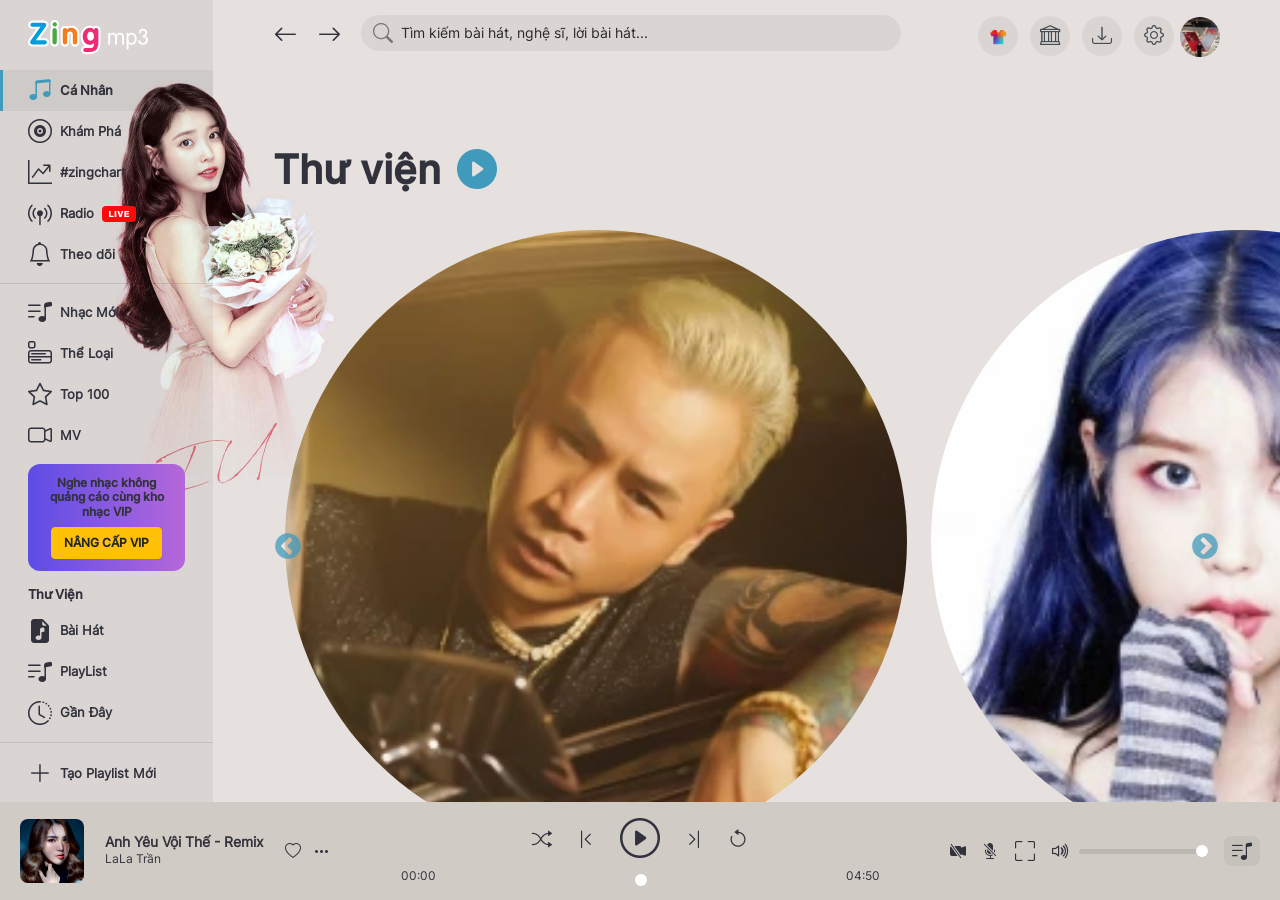
==== commit bd687682: "update callback addclass" ====
--- a/Views/index.html
+++ b/Views/index.html
@@ -125,7 +125,7 @@
                             <i id="header__icon-prev" class="bi bi-arrow-left fz-24 header__search-icon mr20"></i>
                             <i id="header__icon-next" class="bi bi-arrow-right fz-24 header__search-icon mr20"></i>
                             <form id="form-search">
-                                <div class="header__search-area d-flex align-items-center position-relative">
+                                <div id="search-container" class="header__search-area d-flex align-items-center position-relative">
                                     <i id="search-icon"
                                         class="bi bi-search position-absolute fz-20 ml12 cursor-pointer"></i>
                                     <input id="search-keyword" name="" class="padl40 padr32 fz-14" value="" type="text"
@@ -288,7 +288,7 @@
                                 </li>
                             </ul>
 
-                            <div class="tab-content mb20 mt24" id="myTabContent">
+                            <div class="tab-content mb20" id="myTabContent">
                                 <div class="tab-pane fade show active" id="music" role="tabpanel"
                                     aria-labelledby="music-tab">
 
@@ -378,32 +378,17 @@
                                         </div>
                                       </div>
                                 </div>
-                                <div class="tab-pane fade" id="album" role="tabpanel" aria-labelledby="album-tab">...
+                                <div class="tab-pane fade" id="album" role="tabpanel" aria-labelledby="album-tab">
+                                    <!-- render Album -->
+                                    <div id="render__personal-Album" class="row">
+                              
+                                    </div>
+                                    <!-- // end render Album -->
                                 </div>
                                 <div class="tab-pane fade" id="mv" role="tabpanel" aria-labelledby="mv-tab">
                                     <!-- render MV -->
                                     <div id="render__personal-MV" class="row">
-                                        <div class="MV__item col-lg-4">
-                                            <div class="MV__item-image position-relative">
-                                                <img src="../Content/image/MV/howyoulikethat.webp" alt="">
-                                                <div class="MV__item-overlay position-absolute">
-                                                    <div class="MV-item-play">
-                                                        
-                                                    </div>
-                                                </div>
-                                            </div>
-                                            <div class="MV__item-desc">
-                                                <div class="d-lg-flex align-items-center">
-                                                    <div class="MV__item-avartar">
-                                                        <img src="../Content/image/Artist/MV/blackpink.jpg" alt="">
-                                                    </div>
-                                                    <div class="MV__item-content">
-                                                        <h3 class="MV__item-title">How you liek that</h3>
-                                                        <p class="MV__item-author">Blackpink</p>
-                                                    </div>
-                                                </div>
-                                            </div>
-                                        </div>
+                                   
                                     </div>
                                     <!-- // end render MV -->
                                 </div>
--- a/Content/css/common.css
+++ b/Content/css/common.css
@@ -135,4 +135,9 @@
     border-radius: 14px;
   }
   
+  .is-40px {
+    max-width: 40px;
+    width: 40px;
+    height: 40px;
+  }
  
--- a/Content/css/home.css
+++ b/Content/css/home.css
@@ -296,6 +296,7 @@
   height: 56px;
 }
 
+.container-default .container__right-body #album #render__personal-Album .Album__item-desc .Album__item-content .Album__item-title,
 .container-default .container__right-body #mv #render__personal-MV .MV__item-desc .MV__item-content .MV__item-title,
 .container-default .container__right-body #mv #render__personal-MV .MV__item-desc .MV__item-content .MV__item-author,
 .container-default #carePlaylist .playlist__div-author,
@@ -372,26 +373,110 @@
   color: var(--white);
 }
 
+.container-default .container__right-body #album #render__personal-Album .Album__item {
+  margin-top: 24px;
+} 
+
+.container-default .container__right-body #album #render__personal-Album .Album__item-image {
+  padding-bottom: 100%;
+  height: 0;
+  overflow: hidden;
+  transition: .4s ease-out;
+  border-radius: 8px;
+}
+
+.container-default .container__right-body #album #render__personal-Album .Album__item-overlay {
+
+}
+
+.container-default .container__right-body #album #render__personal-Album .Album__item-play {
+
+}
+
+.container-default .container__right-body #album #render__personal-Album .Album__item-desc {
+
+}
+
+.container-default .container__right-body #album #render__personal-Album .Album__item-content {
+
+}
+
+.container-default .container__right-body #album #render__personal-Album .Album__item-title {
+  margin-top: 8px;
+}
+
+
 .container-default .container__right-body #mv #render__personal-MV {
 
 }
 
 .container-default .container__right-body #mv #render__personal-MV .MV__item {
-
+  margin-top: 24px;
 }
 
 .container-default .container__right-body #mv #render__personal-MV .MV__item-image {
   padding-bottom: 56.25%;
   height: 0;
-}
-
+  overflow: hidden;
+  transition: .4s ease-out;
+  border-radius: 8px;
+}
+
+.container-default .container__right-body #album #render__personal-Album .Album__item-image img,
 .container-default .container__right-body #mv #render__personal-MV .MV__item-image img {
   width: 100%;
   height: auto;
-}
-
+  transition: .4s ease-out;
+}
+
+.container-default .container__right-body #album #render__personal-Album .Album__item-image:hover img,
+.container-default .container__right-body #mv #render__personal-MV .MV__item-image:hover img {
+  transform: scale(1.1);
+}
+
+.container-default .container__right-body #album #render__personal-Album .Album__item-image:hover .Album__item-overlay,
+.container-default .container__right-body #mv #render__personal-MV .MV__item-image:hover .MV__item-overlay {
+  display: block;
+}
+
+.container-default .container__right-body #album #render__personal-Album .Album__item-overlay,
 .container-default .container__right-body #mv #render__personal-MV .MV__item-image .MV__item-overlay {
-
+  top: 0;
+  left: 0;
+  width: 100%;
+  height: 100%;
+  background-color: var(--dark-alpha-50);
+  display: none;
+  color: var(--white);
+}
+
+.container-default .container__right-body #album #render__personal-Album .Album__item-image .Album__item-overlay .Album__item-play,
+.container-default .container__right-body #mv #render__personal-MV .MV__item-image .MV__item-overlay .MV__item-play {
+  font-size: 45px;
+  top: calc(50% - 33.75px);
+  left: calc(50% - 22.5px);
+  cursor: pointer;
+  color: var(--white)
+}
+
+.container-default .container__right-body #mv #render__personal-MV .MV__item-image .MV__item-overlay .MV__item-duration {
+  right: 8px;
+  bottom: 8px;
+}
+
+.container-default .container__right-body #mv #render__personal-MV .MV__item-image .MV__item-overlay .MV__item-duration #MV-duration {
+  color: var(--white);
+  font-size: 12px;
+  background-color: rgba(0,0,0,.7);
+  padding: 4px 6px;
+  border-radius: 8px;
+}
+
+.container-default .container__right-body #mv #render__personal-MV .MV__item-image .MV__item-overlay .MV__item-remove {
+  font-size: 30px;
+  top: 8px;
+  right: 8px;
+  cursor: pointer;
 }
 
 .container-default .container__right-body #mv #render__personal-MV .MV__item-desc {
@@ -400,6 +485,7 @@
 
 .container-default .container__right-body #mv #render__personal-MV .MV__item-desc .MV__item-avartar {
   margin-right: 10px;
+  cursor: pointer;
 }
 
 .container-default .container__right-body #mv #render__personal-MV .MV__item-desc .MV__item-avartar img {
@@ -409,9 +495,10 @@
 }
 
 .container-default .container__right-body #mv #render__personal-MV .MV__item-desc .MV__item-content {
-
-}
-
+  cursor: pointer
+}
+
+.container-default .container__right-body #album #render__personal-Album .Album__item-desc .Album__item-content .Album__item-title,
 .container-default .container__right-body #mv #render__personal-MV .MV__item-desc .MV__item-content .MV__item-title {
   font-size: 14px;
 }
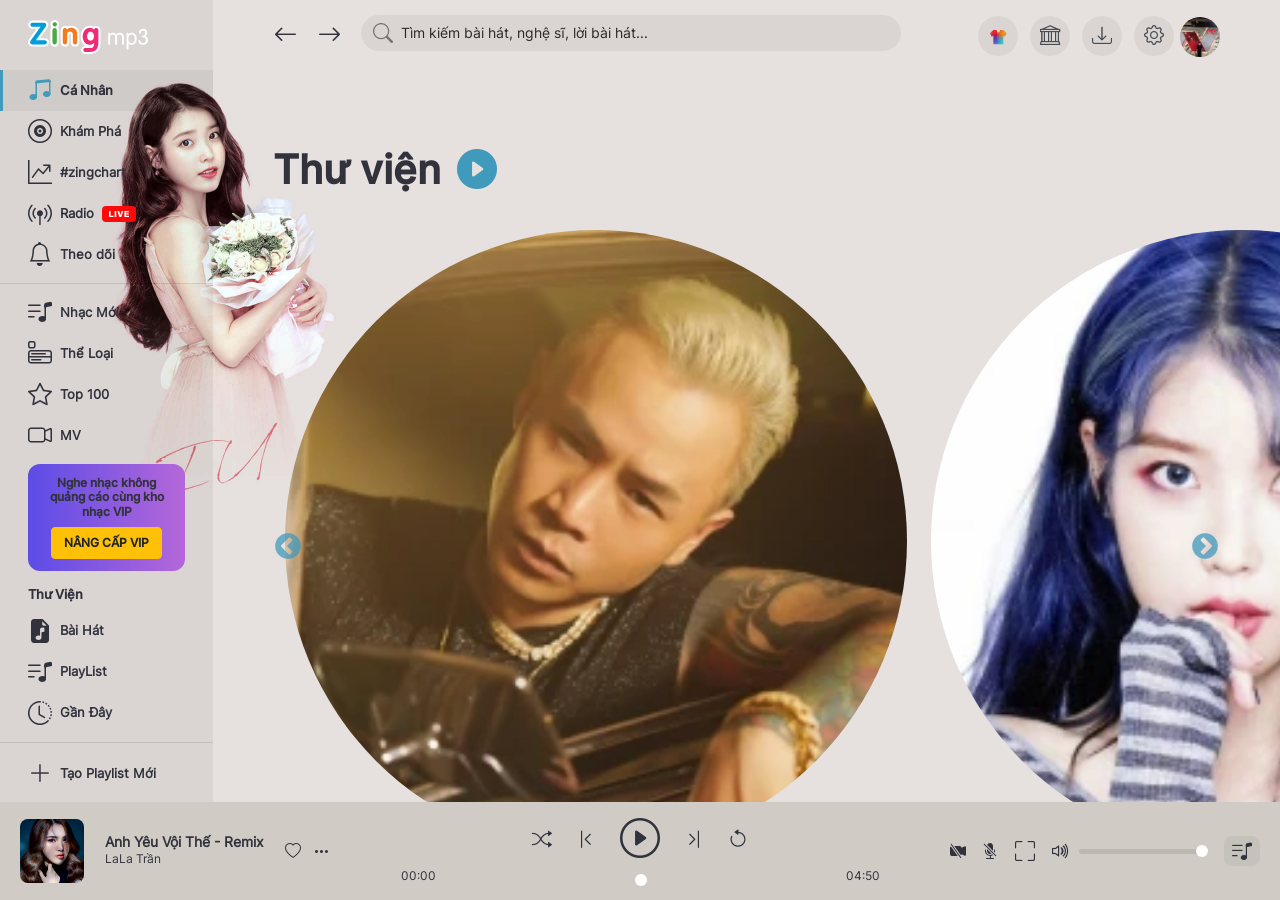
==== commit 05ae26d9: "update Explore Tab" ====
--- a/Views/index.html
+++ b/Views/index.html
@@ -125,11 +125,27 @@
                             <i id="header__icon-prev" class="bi bi-arrow-left fz-24 header__search-icon mr20"></i>
                             <i id="header__icon-next" class="bi bi-arrow-right fz-24 header__search-icon mr20"></i>
                             <form id="form-search">
-                                <div id="search-container" class="header__search-area d-flex align-items-center position-relative">
+                                <div id="search-container" class="header__search-area position-relative d-flex align-items-center position-relative">
                                     <i id="search-icon"
                                         class="bi bi-search position-absolute fz-20 ml12 cursor-pointer"></i>
-                                    <input id="search-keyword" name="" class="padl40 padr32 fz-14" value="" type="text"
+                                    <input id="search-keyword" name="SearchResult" value="" class="padl40 padr32 fz-14" type="text"
                                         placeholder="Tìm kiếm bài hát, nghệ sĩ, lời bài hát...">
+                                    <!--  filter result -->
+                                    <div id="header__filter" class="position-absolute">
+                                        <div class="header__filter-suggest padb8">
+                                            <h3 class="header__suggest-title">
+                                                Đề xuất cho bạns
+                                            </h3>
+                                            <ul id="suggest-result" class="list-group list-group-flush header__suggest-list">
+
+                                            </ul>
+                                        </div>
+                                        <div class="header__filter-lookingbefore">
+                                            <h3 class="header__lookingbefore-title">Tìm kiếm gần đây</h3>
+
+                                        </div>
+                                    </div>
+                                    <!--  // end filter result-->
                                 </div>
                             </form>
                         </div>
@@ -225,9 +241,9 @@
                     </section>
                 </div>
 
-                <div id="container__right">
+                <div id="container__right" class="padr60 padl60 pad-sm-l12 pad-sm-r12">
                     <!-- personal -->
-                    <div class="container__right-content container__right-personal active padr60 padl60 pad-sm-l12 pad-sm-r12">
+                    <div class="container__right-content container__right-personal active">
                         <div class="container__right-body">
 
                             <!-- library -->
@@ -398,8 +414,60 @@
                     </div>
                     <!-- // end personal -->
 
+                    <!-- explore -->
+                    <div id="explore" class="container__right-content container__right-explore">
+                        <div class="container__right-body">
+                             <!-- explore sugeest -->
+                            <div class="explore__suggest">
+                                <h3 class="explore__suggest-title fz-20">
+                                    Có Thể Bạn Muốn Nghe
+                                </h3>
+                                <!-- render explore suggest -->
+                                <div id="render-explore-suggest" class="row">
+                                    
+                                </div>
+                            </div>
+                            <!-- // end explore suggest -->
+
+                            <!-- explore music for days -->
+                            <div class="explore__musicForDays">
+                                <h3 class="explore__musicForDays-title fz-20">
+                                    Cuối tuần lên nhạc
+                                </h3>
+                                <!-- render explore suggest -->
+                                <div id="render-musicForDays" class="row">
+                                    <div class="playlist__card col-lg-3 mt20" data-playlist="">
+                                        <div class="playlist__div position-relative">
+                                            <img src="../Content/image/Playlist/MusicForDays/edmnow.webp" alt="" class="playlist__div-img">
+                                            <div class="playlist__div playlist__div-icon position-absolute ">
+                                                <div class="playlist__div-actions d-flex align-items-center position-absolute">
+                                                    <i class="bi bi-heart fz-20 cursor-pointer"></i>
+                                                    <div class="playlist__div-rounded text-center">
+                                                        <img with="18" height="18" class="mt16 d-none" src="../Content/image/Icon/icon-playing.gif" alt="">
+                                                        <i class="bi bi-play-fill fz-36"></i>
+                                                    </div>
+                                                    <i class="bi bi-three-dots fz-20"></i>                                                   
+                                                </div>
+                                            </div>
+                                        </div>
+                                        <div class="playlist__div-content">
+                                            <h3 class="playlist__div-name mt8 mb4 fz-14 cursor-pointer fw-600">
+                                                ${playlist.name}
+                                            </h3>
+                                            <p class="playlist__div-author fz-12">
+                                                ${playlist.author}
+                                            </p>
+                                        </div>
+                                    </div>
+                                </div>
+                            </div>
+                            <!-- // explore music for days -->
+                        </div>
+                    </div>
+                    <!-- // end explore -->
+
                     <!-- playlist track -->
-                    <div class="container__right-content container__right-track padr60 padl60 pad-sm-r12 pad-sm-l12">
+                    <div class="container__right-content container__right-track">
 
                         <div class="row mt72 padt20 ">
                             <div class="col-lg-4">
--- a/Content/css/main.css
+++ b/Content/css/main.css
@@ -577,7 +577,9 @@
 .mt1 {
     margin-top: 1px !important;
 }
-
+.mt5 {
+    margin-top: 5px !important;
+}
 .mt4 {
     margin-top: 4px !important;
 }
--- a/Content/css/common.css
+++ b/Content/css/common.css
@@ -26,6 +26,13 @@
     padding: 0;
     box-sizing: border-box;
     font-family: "Inter-Regular";
+}
+
+.wrapper .container-default,
+.wrapper,
+body,
+html {
+  height: 100%;
 }
 
 button {
--- a/Content/css/home.css
+++ b/Content/css/home.css
@@ -94,7 +94,6 @@
 
 .container-default .container__right-header.is-sticky {
   background-color: var(--layout-bg);
-  z-index: 1000;
   box-shadow: 0 3px 5px var(--sticky-header-box-shadow);
 }
 
@@ -231,6 +230,8 @@
   margin: 0 12px;
 }
 
+.container-default #explore .container__right-body #render-musicForDays .playlist__div,
+.container-default #explore .container__right-body #render-explore-suggest .playlist__div,
 .container-default #carePlaylist .playlist__div,
 .container-default .container__right-body #library #playlist .playlist__div {
   padding-bottom: 100%;
@@ -241,17 +242,23 @@
   border-radius: 6px;
 }
 
+.container-default #explore .container__right-body #render-musicForDays .playlist__div:hover .playlist__div-img,
+.container-default #explore .container__right-body #render-explore-suggest .playlist__div:hover .playlist__div-img,
 .container-default #carePlaylist .playlist__div:hover .playlist__div-img,
 .container-default .container__right-body #library #playlist .playlist__div:hover .playlist__div-img {
   transform: scale(1.1);
 }
 
+.container-default #explore .container__right-body #render-musicForDays .playlist__div:hover .playlist__div-icon,
+.container-default #explore .container__right-body #render-explore-suggest .playlist__div:hover .playlist__div-icon,
 .container-default #carePlaylist .playlist__div:hover .playlist__div-icon,
 .container-default .container__right-track .track__cd:hover .playlist__div-icon,
 .container-default .container__right-body #library #playlist .playlist__div:hover .playlist__div-icon {
   display: block;
 }
 
+.container-default #explore .container__right-body #render-musicForDays .playlist__div-img,
+.container-default #explore .container__right-body #render-explore-suggest .playlist__div-img,
 .container-default #carePlaylist .playlist__div-img,
 .container-default .container__right-body #library #playlist .playlist__div-img {
   width: 100%;
@@ -259,6 +266,8 @@
   transition: .5s ease-out;
 }
 
+.container-default #explore .container__right-body #render-musicForDays .playlist__div-icon,
+.container-default #explore .container__right-body #render-explore-suggest .playlist__div-icon,
 .container-default  #carePlaylist .playlist__div-icon,
 .container-default .container__right-track .track__cd .playlist__div-icon,
 .container-default .container__right-body #library #playlist .playlist__div-icon {
@@ -270,12 +279,16 @@
   display: none;
 }
 
+.container-default #explore .container__right-body #render-musicForDays .playlist__div-icon i,
+.container-default #explore .container__right-body #render-explore-suggest .playlist__div-icon i,
 .container-default #carePlaylist .playlist__div-icon i,
 .container-default .container__right-track .track__cd .playlist__div-icon i,
 .container-default .container__right-body #library #playlist .playlist__div-icon i {
   color: #fff;
 }
 
+.container-default #explore .container__right-body #render-musicForDays .playlist__div-icon .playlist__div-actions,
+.container-default #explore .container__right-body #render-explore-suggest .playlist__div-icon .playlist__div-actions,
 .container-default #carePlaylist .playlist__div-icon .playlist__div-actions,
 .container-default .container__right-track .track__cd .playlist__div-icon .playlist__div-actions,
 .container-default .container__right-body #library #playlist .playlist__div-icon .playlist__div-actions {
@@ -287,6 +300,8 @@
   width: 100%;
 }
 
+.container-default #explore .container__right-body #render-musicForDays .playlist__div-rounded,
+.container-default #explore .container__right-body #render-explore-suggest .playlist__div-rounded,
 .container-default #carePlaylist .playlist__div-rounded,
 .container-default .container__right-track .track__cd .playlist__div-rounded,
 .container-default .container__right-body #library #playlist .playlist__div-rounded {
@@ -296,6 +311,9 @@
   height: 56px;
 }
 
+.container-default #explore .container__right-body #render-musicForDays .playlist__div-author,
+.container-default #explore .container__right-body #render-explore-suggest .playlist__div-author,
+.container-default #explore .container__right-body #render-explore-suggest .playlist__div-name,
 .container-default .container__right-body #album #render__personal-Album .Album__item-desc .Album__item-content .Album__item-title,
 .container-default .container__right-body #mv #render__personal-MV .MV__item-desc .MV__item-content .MV__item-title,
 .container-default .container__right-body #mv #render__personal-MV .MV__item-desc .MV__item-content .MV__item-author,
@@ -312,6 +330,8 @@
   color: var(--text-primary);
 }
 
+.container-default #explore .container__right-body #render-musicForDays .playlist__div-name:hover,
+.container-default #explore .container__right-body #render-explore-suggest .playlist__div-name:hover,
 .container-default #carePlaylist .playlist__div-name:hover, 
 .container-default .container__right-body #library #playlist .playlist__div-name:hover {
   color: var(--text-item-hover)
@@ -999,6 +1019,7 @@
   z-index: 10000;
   top: 0;
   bottom: 0;
+  height: calc(100% - 98px);
 }
 
 .container__left section#nav-sidebar-2 {
@@ -1051,6 +1072,7 @@
 
 .container__right {
   overflow: hidden auto;
+  max-height: calc(100% - 98px);
 }
 
 .container__right::-webkit-scrollbar {
@@ -1067,6 +1089,7 @@
   right: 0;
   top: 0;
   left: 0;
+  z-index: 1000;
 }
 
 .container__right-header.is-sticky {
@@ -1090,8 +1113,72 @@
   width: 540px;
 }
 
+.container__right-header #header__with-search .header__search-area.active {
+  border-end-end-radius: 0;
+  border-end-start-radius: 0;
+  background-color: var(--primary-bg);
+}
+
 .container__right-header #header__with-search .header__search-area #search-icon {
   color: var(--text-placeholder);
+}
+
+.container__right-header #header__with-search #form-search #header__filter {
+  left: 0;
+  top: 0;
+  width: 100%;
+  z-index: 1000;
+  background-color: var(--primary-bg);
+  border-end-end-radius: 20px;
+  border-end-start-radius: 20px;
+  padding: 12px 10px 12px;
+  margin-top: 36px;
+  border-top: 1px solid var(--border-primary);
+  display: none;
+}
+
+.container__right-header #header__with-search .header__search-area.active #header__filter {
+  display: block !important;
+}
+
+.container__right-header #header__with-search #form-search .header__filter-suggest {
+  border-bottom: 1px solid var(--border-primary);
+}
+
+.container__right-header #header__with-search #form-search .header__lookingbefore-title,
+.container__right-header #header__with-search #form-search .header__suggest-title {
+  font-size: 14px;
+  margin-bottom: 16px;
+}
+
+.container__right-header #header__with-search #form-search .header__suggest-list {
+
+}
+
+.container__right-header #header__with-search #form-search .header__suggest-item {
+  border: none;
+  cursor: pointer;
+  border-radius: 4px;
+  padding: 8px 10px;
+  line-height: 21px;
+  font-size: 12px;
+  background-color: var(--primary-bg);
+}
+
+.container__right-header #header__with-search #form-search .header__suggest-item:hover {
+  background-color: var(--alpha-bg);
+}
+
+.container__right-header #header__with-search #form-search .header__suggest-name {
+
+}
+
+.container__right-header #header__with-search #form-search .header__filter-lookingbefore {
+
+}
+
+.container__right-header #header__with-search #form-search .header__lookingbefore-title {
+  margin-top: 12px;
 }
 
 .container__right-header #header__with-search .header__search #search-keyword {
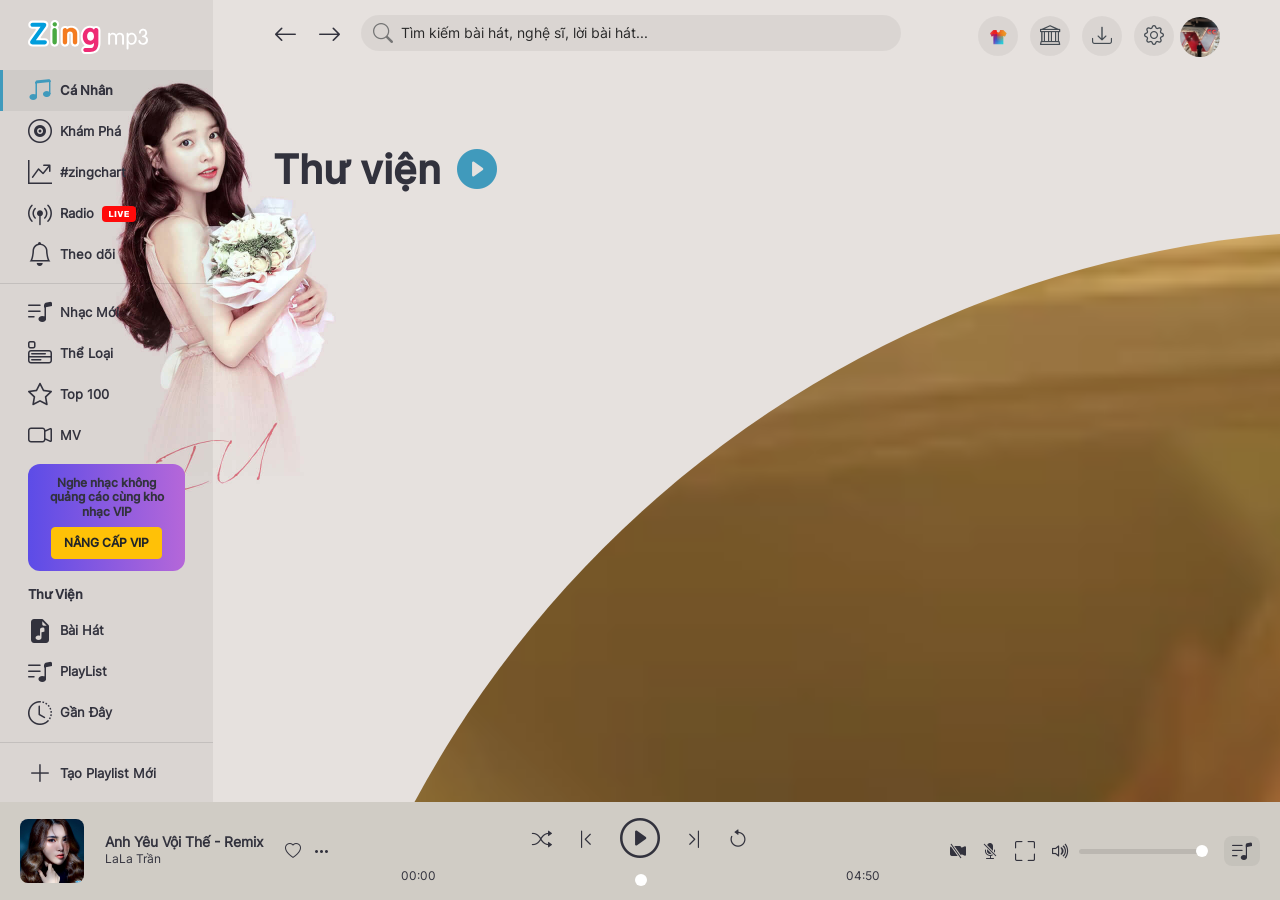
==== commit 1ab996a4: "update Explore Tab" ====
--- a/Views/index.html
+++ b/Views/index.html
@@ -430,35 +430,13 @@
                             <!-- // end explore suggest -->
 
                             <!-- explore music for days -->
-                            <div class="explore__musicForDays">
+                            <div class="explore__musicForDays mt32  ">
                                 <h3 class="explore__musicForDays-title fz-20">
                                     Cuối tuần lên nhạc
                                 </h3>
                                 <!-- render explore suggest -->
                                 <div id="render-musicForDays" class="row">
-                                    <div class="playlist__card col-lg-3 mt20" data-playlist="">
-                                        <div class="playlist__div position-relative">
-                                            <img src="../Content/image/Playlist/MusicForDays/edmnow.webp" alt="" class="playlist__div-img">
-                                            <div class="playlist__div playlist__div-icon position-absolute ">
-                                                <div class="playlist__div-actions d-flex align-items-center position-absolute">
-                                                    <i class="bi bi-heart fz-20 cursor-pointer"></i>
-                                                    <div class="playlist__div-rounded text-center">
-                                                        <img with="18" height="18" class="mt16 d-none" src="../Content/image/Icon/icon-playing.gif" alt="">
-                                                        <i class="bi bi-play-fill fz-36"></i>
-                                                    </div>
-                                                    <i class="bi bi-three-dots fz-20"></i>                                                   
-                                                </div>
-                                            </div>
-                                        </div>
-                                        <div class="playlist__div-content">
-                                            <h3 class="playlist__div-name mt8 mb4 fz-14 cursor-pointer fw-600">
-                                                ${playlist.name}
-                                            </h3>
-                                            <p class="playlist__div-author fz-12">
-                                                ${playlist.author}
-                                            </p>
-                                        </div>
-                                    </div>
+                                    
                                 </div>
                             </div>
                             <!-- // explore music for days -->
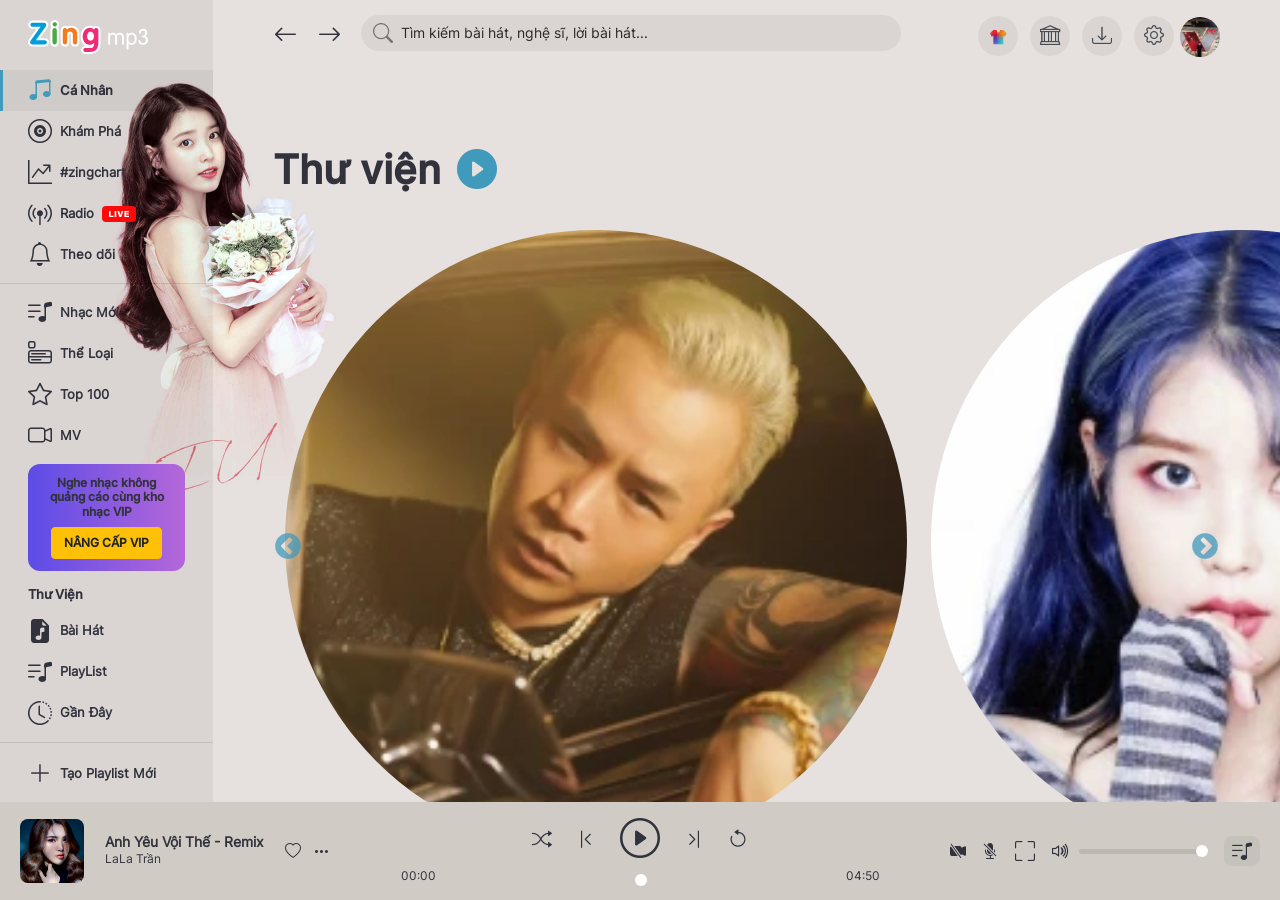
==== commit 007b8a14: "add explore slide thumbnail" ====
--- a/Views/index.html
+++ b/Views/index.html
@@ -417,9 +417,40 @@
                     <!-- explore -->
                     <div id="explore" class="container__right-content container__right-explore">
                         <div class="container__right-body">
+                            <!-- thumbnail slider -->
+                            <div class="explore__slider row position-relative">
+                                <div class="explore__slider-controls">
+                                    <div class="explore__slider-next position-absolute">
+                                        <i class="bi bi-chevron-right fz-40"></i>
+                                    </div>
+                                    <div class="explore__slider-prev position-absolute">
+                                        <i class="bi bi-chevron-left fz-40"></i>
+                                    </div>
+                                </div>
+                                <div class="explore__slider-item col-lg-4" data-number="1" data-slider="actived" data-actived="true">
+                                    <img src="../Content/image/Playlist/Explore/Slider/item1.jpg" alt="">
+                                </div>
+                                <div class="explore__slider-item col-lg-4" data-number="2" data-slider="actived" data-actived="true">
+                                    <img src="../Content/image/Playlist/Explore/Slider/item2.jpg" alt="">
+                                </div>
+                                <div class="explore__slider-item col-lg-4" data-number="3" data-slider="actived" data-actived="true">
+                                    <img src="../Content/image/Playlist/Explore/Slider/item3.jpg" alt="">
+                                </div>
+                                <div class="explore__slider-item col-lg-4 d-none" data-number="4" data-slider="next" data-actived="false">
+                                    <img src="../Content/image/Playlist/Explore/Slider/item4.jpg" alt="">
+                                </div>
+                                <div class="explore__slider-item col-lg-4 d-none" data-number="5" data-slider="none" data-actived="false">
+                                    <img src="../Content/image/Playlist/Explore/Slider/item5.jpg" alt="">
+                                </div>
+                                <div class="explore__slider-item col-lg-4 d-none" data-number="6" data-slider="prev" data-actived="false">
+                                    <img src="../Content/image/Playlist/Explore/Slider/item6.jpg" alt="">
+                                </div>
+                            </div>
+                            <!-- // end thumbnail slider -->
+
                              <!-- explore sugeest -->
                             <div class="explore__suggest">
-                                <h3 class="explore__suggest-title fz-20">
+                                <h3 class="explore__suggest-title fz-20 mt48">
                                     Có Thể Bạn Muốn Nghe
                                 </h3>
                                 <!-- render explore suggest -->
@@ -443,6 +474,10 @@
                         </div>
                     </div>
                     <!-- // end explore -->
+
+                    <!-- zing Chart -->
+
+                    <!-- // zing Chart -->
 
                     <!-- playlist track -->
                     <div class="container__right-content container__right-track">
--- a/Content/css/home.css
+++ b/Content/css/home.css
@@ -942,6 +942,34 @@
 
 /* ------------- // end Track render playlist -------------*/
 
+/* ----------------- Explore  -----------------*/
+#explore .explore__slider {
+
+}
+
+#explore .explore__slider .explore__slider-next, 
+#explore .explore__slider .explore__slider-prev {
+  top: calc(50% - 25px);
+  color: var(--white);
+  z-index: 10;
+  background-color: hsla(0,0%,100%,.15);
+  border-radius: 50%;
+}
+
+#explore .explore__slider .explore__slider-next {
+  right: 20px;
+}
+
+#explore .explore__slider .explore__slider-prev {
+  left: 20px;
+}
+
+#explore .explore__slider .explore__slider-item img {
+  width: 100%;
+  border-radius: 20px;
+}
+/* ----------------- // end Explore  -----------------*/
+
 /* ------------ Layout modal -------------- */
 .modal-layout__container .modal__body .layout {
   background-color: var(--primary-bg);
